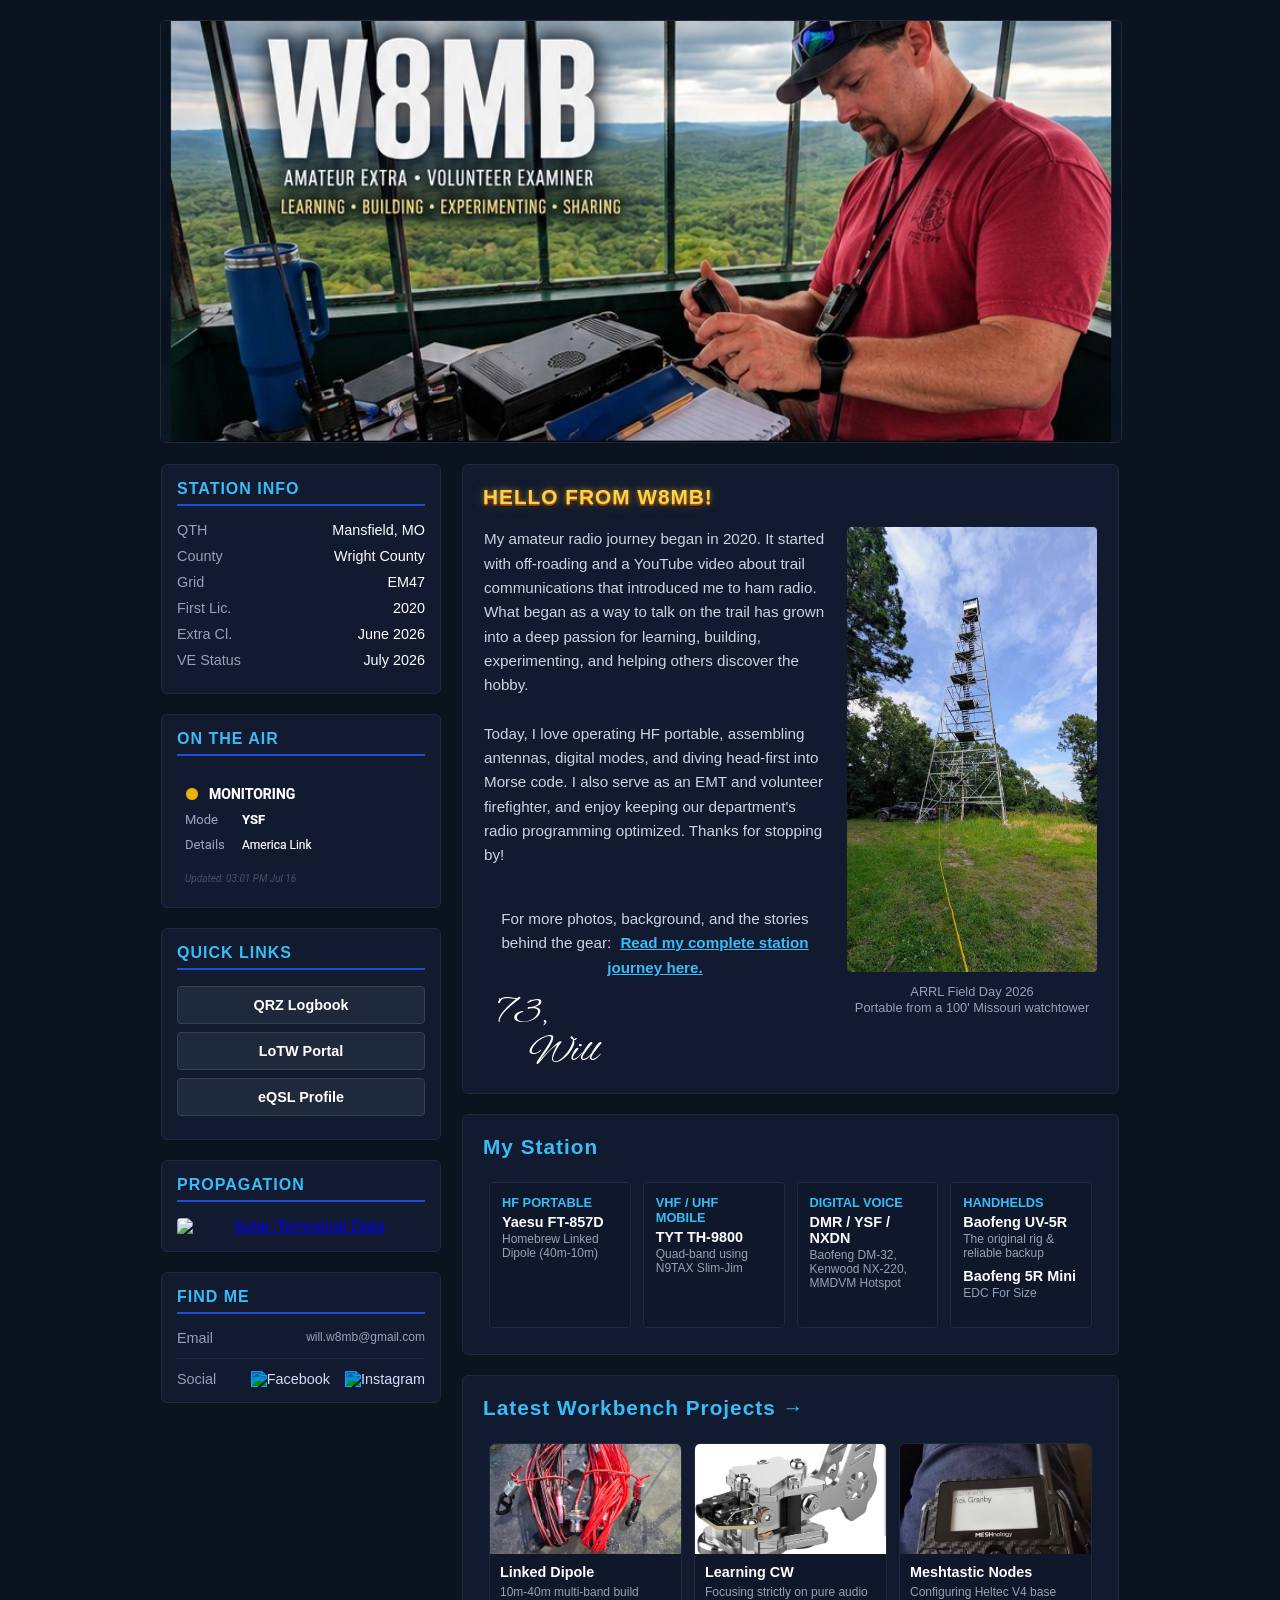
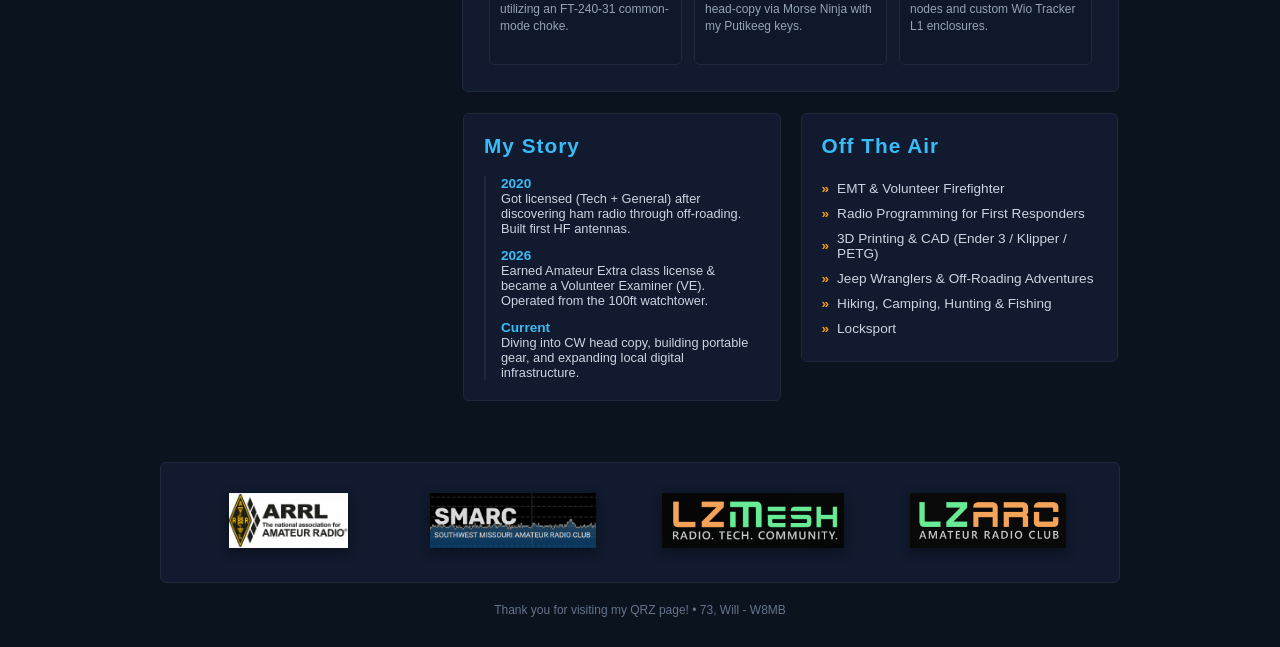
==== index.html @ c7793963 "Update heading for Latest Workbench Projects" ====
<!DOCTYPE html>
<html lang="en">
<head>
    <meta charset="UTF-8">
    <meta name="viewport" content="width=device-width, initial-scale=1.0">
    <title>W8MB - Amateur Radio Station</title>
    <!-- Link to your external stylesheet -->
    <link rel="stylesheet" href="style.css">
    <!-- Google Fonts for the signature -->
    <link rel="preconnect" href="https://fonts.googleapis.com">
    <link rel="preconnect" href="https://fonts.gstatic.com" crossorigin>
    <link href="https://fonts.googleapis.com/css2?family=Alex+Brush&display=swap" rel="stylesheet">
</head>
<body>

<div class="main-wrapper">
    
    <!-- HEADER (Image Only) -->
    <div class="header-banner">
        <img src="images/Header.jpg" alt="W8MB Banner" />
    </div>

    <!-- MAIN BODY LAYOUT -->
    <table role="presentation" class="layout-table">
        <tr>
            <!-- LEFT SIDEBAR -->
            <td class="sidebar-col">
                
                <!-- STATION INFO -->
                <div class="card">
                    <h3 class="section-title">Station Info</h3>
                    <div class="sidebar-row"><span>QTH</span><strong>Mansfield, MO</strong></div>
                    <div class="sidebar-row"><span>County</span><strong>Wright County</strong></div>
                    <div class="sidebar-row"><span>Grid</span><strong>EM47</strong></div>
                    <div class="sidebar-row"><span>First Lic.</span><strong>2020</strong></div>
                    <div class="sidebar-row"><span>Extra Cl.</span><strong>June 2026</strong></div>
                    <div class="sidebar-row"><span>VE Status</span><strong>July 2026</strong></div>
                </div>

                <!-- ON THE AIR -->
                <div class="card">
                    <h3 class="section-title">On The Air</h3>
                    <img src="https://Will-83.github.io/status.png" alt="Ham Radio Status" class="status-img" />
                </div>

                <!-- QUICK LINKS -->
                <div class="card">
                    <h3 class="section-title">Quick Links</h3>
                    <a href="https://logbook.qrz.com" target="_blank" class="btn">QRZ Logbook</a>
                    <a href="https://lotw.arrl.org/lotwuser/default" target="_blank" class="btn">LoTW Portal</a>
                    <a href="https://www.eqsl.cc/Member.cfm?W8MB" target="_blank" class="btn">eQSL Profile</a>
                </div>

                <!-- SOLAR CONDITIONS -->
                <div class="card text-center">
                    <h3 class="section-title text-left">Propagation</h3>
                    <a href="https://www.hamqsl.com/solar.html" target="_blank" title="Click to add Solar-Terrestrial Data to your website!" class="prop-link">
                        <img src="https://www.hamqsl.com/solar100sc.php" alt="Solar-Terrestrial Data" class="prop-img" />
                    </a>
                </div>
                
                <!-- FIND ME -->
                <div class="card">
                    <h3 class="section-title">Find Me</h3>
                    <div class="sidebar-row bottom-border">
                        <span>Email</span>
                        <span class="email-text">will.w8mb@gmail.com</span>
                    </div>
                    <div class="sidebar-row social-row">
                        <span>Social</span>
                        <div class="social-icons">
                            <a href="https://www.facebook.com/wbest522/" target="_blank">
                                <img src="https://cdn.jsdelivr.net/npm/simple-icons@v9/icons/facebook.svg" alt="Facebook" class="social-icon" />
                            </a>
                            <a href="https://www.instagram.com/wbest522/" target="_blank">
                                <img src="https://cdn.jsdelivr.net/npm/simple-icons@v9/icons/instagram.svg" alt="Instagram" class="social-icon" />
                            </a>
                        </div>
                    </div>
                </div>

            </td>

            <!-- RIGHT MAIN CONTENT -->
            <td class="main-col">
                
                <!-- HELLO CARD -->
                <div class="card padding-lg">
                    <h2 class="hello-header">HELLO FROM W8MB!</h2>
                    <table role="presentation" class="inner-layout-table">
                        <tr>
                            <td class="bio-text-cell">
                                My amateur radio journey began in 2020. It started with off-roading and a YouTube video about trail communications that introduced me to ham radio. What began as a way to talk on the trail has grown into a deep passion for learning, building, experimenting, and helping others discover the hobby.<br><br>
                                Today, I love operating HF portable, assembling antennas, digital modes, and diving head-first into Morse code. I also serve as an EMT and volunteer firefighter, and enjoy keeping our department's radio programming optimized. Thanks for stopping by!<br><br>
                                
                                <div class="station-journey-link">
                                    For more photos, background, and the stories behind the gear: 
                                    <a href="https://will-83.github.io/about.html" target="_blank">Read my complete station journey here.</a>
                                </div>
                                <div class="signature">
                                    <span class="sig-73">73,</span><br>
                                    <span class="sig-name">Will</span>
                                </div>
                            </td>
                            <td class="bio-img-cell">
                                <a href="field-day2026.html">
                                    <img src="images/Fire_tower.jpg" alt="Field Day 2026" class="bio-img">
                                </a>
                                <div class="img-caption">ARRL Field Day 2026<br>Portable from a 100' Missouri watchtower</div>
                            </td>
                        </tr>
                    </table>
                </div>

                <!-- MY STATION -->
                <div class="card padding-lg">
                    <h2 class="section-heading">My Station</h2>
                    <table role="presentation" class="station-grid-table">
                        <tr>
                            <td class="grid-cell">
                                <div class="grid-card">
                                    <div class="grid-tag">HF Portable</div>
                                    <div class="grid-title">Yaesu FT-857D</div>
                                    <div class="grid-desc">Homebrew Linked Dipole (40m-10m)</div>
                                </div>
                            </td>
                            <td class="grid-cell">
                                <div class="grid-card">
                                    <div class="grid-tag">VHF / UHF Mobile</div>
                                    <div class="grid-title">TYT TH-9800</div>
                                    <div class="grid-desc">Quad-band using N9TAX Slim-Jim</div>
                                </div>
                            </td>
                            <td class="grid-cell">
                                <div class="grid-card">
                                    <div class="grid-tag">Digital Voice</div>
                                    <div class="grid-title">DMR / YSF / NXDN</div>
                                    <div class="grid-desc">Baofeng DM-32, Kenwood NX-220, MMDVM Hotspot</div>
                                </div>
                            </td>
                            <td class="grid-cell">
                                <div class="grid-card">
                                    <div class="grid-tag">Handhelds</div>
                                    <div class="grid-title">Baofeng UV-5R</div>
                                    <div class="grid-desc">The original rig & reliable backup</div>
                                    <div class="grid-title spacing-top">Baofeng 5R Mini</div>
                                    <div class="grid-desc">EDC For Size</div>
                                </div>
                            </td>
                        </tr>
                    </table>
                </div>

                <!-- LATEST PROJECTS -->
                <div class="card padding-lg">
                   <!-- UPDATE THIS LINE IN YOUR INDEX.HTML -->
                    <h2 class="section-heading">
                    <a href="projects.html" style="color: inherit; text-decoration: none;">Latest Workbench Projects →</a>
                        </h2>
                    <table role="presentation" class="projects-grid-table">
                        <tr>
                            <td class="project-cell">
                                <div class="project-card">
                                    <img src="images/Dipole.jpg" alt="Linked Dipole" />
                                    <div class="project-card-body">
                                        <div class="project-title">Linked Dipole</div>
                                        <div class="project-desc">10m-40m multi-band build utilizing an FT-240-31 common-mode choke.</div>
                                    </div>
                                </div>
                            </td>
                            <td class="project-cell">
                                <div class="project-card">
                                    <img src="images/Key.jpg" alt="Morse Code Key" />
                                    <div class="project-card-body">
                                        <div class="project-title">Learning CW</div>
                                        <div class="project-desc">Focusing strictly on pure audio head-copy via Morse Ninja with my Putikeeg keys.</div>
                                    </div>
                                </div>
                            </td>
                            <td class="project-cell">
                                <div class="project-card">
                                    <img src="images/Wio_L1.jpg" alt="Meshtastic Node" />
                                    <div class="project-card-body">
                                        <div class="project-title">Meshtastic Nodes</div>
                                        <div class="project-desc">Configuring Heltec V4 base nodes and custom Wio Tracker L1 enclosures.</div>
                                    </div>
                                </div>
                            </td>
                        </tr>
                    </table>
                </div>

                <!-- TIMELINE & OFF THE AIR SPLIT -->
                <table role="presentation" class="split-table">
                    <tr>
                        <td class="split-cell padding-right">
                            <div class="card padding-lg height-full">
                                <h2 class="section-heading">My Story</h2>
                                <div class="timeline">
                                    <div class="timeline-item">
                                        <div class="timeline-year">2020</div>
                                        <div class="timeline-desc">Got licensed (Tech + General) after discovering ham radio through off-roading. Built first HF antennas.</div>
                                    </div>
                                    <div class="timeline-item">
                                        <div class="timeline-year">2026</div>
                                        <div class="timeline-desc">Earned Amateur Extra class license & became a Volunteer Examiner (VE). Operated from the 100ft watchtower.</div>
                                    </div>
                                    <div class="timeline-item no-margin">
                                        <div class="timeline-year">Current</div>
                                        <div class="timeline-desc">Diving into CW head copy, building portable gear, and expanding local digital infrastructure.</div>
                                    </div>
                                </div>
                            </div>
                        </td>
                        <td class="split-cell padding-left">
                            <div class="card padding-lg height-full">
                                <h2 class="section-heading">Off The Air</h2>
                                <ul class="interests-list">
                                    <li><span>»</span> EMT & Volunteer Firefighter</li>
                                    <li><span>»</span> Radio Programming for First Responders</li>
                                    <li><span>»</span> 3D Printing & CAD (Ender 3 / Klipper / PETG)</li>
                                    <li><span>»</span> Jeep Wranglers & Off-Roading Adventures</li>
                                    <li><span>»</span> Hiking, Camping, Hunting & Fishing</li>
                                    <li><span>»</span> Locksport</li>
                                </ul>
                            </div>
                        </td>
                    </tr>
                </table>

            </td>
        </tr>
    </table>

    <!-- AFFILIATIONS FOOTER STRIP -->
    <div class="footer-affiliations">
        <div class="logo-item">
            <a href="https://www.arrl.org/volunteer-examiners" target="_blank">
                <img src="images/ARRL_logo.jpg" alt="ARRL VE Logo" />
            </a>
        </div>
        <div class="logo-item">
            <a href="https://smarc.org/" target="_blank">
                <img src="images/SMARC_logo.jpg" alt="SMARC Logo" />
            </a>
        </div>
        <div class="logo-item">
            <a href="https://lzmesh.com" target="_blank">
                <img src="images/LZMesh_logo.jpg" alt="LZMesh Community" />
            </a>
        </div>
        <div class="logo-item">
            <a href="https://lzarc.com" target="_blank">
                <img src="images/LZARC_logo.JPG" alt="LZARC (W0LZ)" />
            </a>
        </div>
    </div>

    <!-- CLEAN COPYRIGHT FOOTER -->
    <div class="footer-copyright">
        Thank you for visiting my QRZ page! &bull; 73, Will - W8MB
    </div>
</div>

</body>
</html>
---- style.css ----
/* ==========================================================================
   GLOBAL STYLES
   ========================================================================== */
body {
    background-color: #0b131f;
    color: #e2e8f0;
    font-family: 'Segoe UI', Tahoma, Geneva, Verdana, sans-serif;
    margin: 0;
    padding: 0;
}

.main-wrapper {
    max-width: 1000px;
    margin: 0 auto;
    padding: 20px;
    box-sizing: border-box;
}

/* ==========================================================================
   HEADER BANNER
   ========================================================================== */
.header-banner {
    margin-bottom: 20px;
    width: 100%;
}

.header-banner img {
    width: 100%;
    height: auto;
    border-radius: 6px;
    border: 1px solid #1e293b;
    display: block;
}

/* ==========================================================================
   LAYOUT STRUCTURE (Using Presentation Tables for Robust Compatibility)
   ========================================================================== */
.layout-table {
    width: 100%;
    border-collapse: collapse;
    border: none;
    margin: 0;
    padding: 0;
}

.sidebar-col {
    width: 280px;
    vertical-align: top;
    padding-right: 20px;
    padding-bottom: 20px;
}

.main-col {
    vertical-align: top;
    padding-bottom: 20px;
}

/* ==========================================================================
   COMMON CARDS & TITLES
   ========================================================================== */
.card {
    background-color: #111a2e;
    border: 1px solid #1e293b;
    border-radius: 6px;
    padding: 15px;
    margin-bottom: 20px;
    box-sizing: border-box;
}

.padding-lg {
    padding: 20px;
}

.section-title {
    color: #38bdf8;
    margin-top: 0;
    border-bottom: 2px solid #1d4ed8;
    padding-bottom: 6px;
    font-size: 1rem;
    letter-spacing: 1px;
    text-transform: uppercase;
}

.section-heading {
    color: #38bdf8;
    margin-top: 0;
    font-size: 1.3rem;
    letter-spacing: 1px;
}

/* Utilities */
.text-center { text-align: center; }
.text-left { text-align: left; }
.height-full { height: 100%; }

/* ==========================================================================
   SIDEBAR COMPONENTS
   ========================================================================== */
/* Row layouts */
.sidebar-row {
    display: flex;
    justify-content: space-between;
    margin-bottom: 10px;
    font-size: 0.9rem;
}

.sidebar-row strong {
    color: #ffffff;
    font-weight: 500;
}

.sidebar-row span {
    color: #94a3b8;
}

.bottom-border {
    border-bottom: 1px solid #1e293b;
    padding-bottom: 12px;
    margin-bottom: 12px;
}

/* On the Air Image */
.status-img {
    max-width: 100%;
    height: auto;
    display: block;
}

/* Quick Links Button */
.btn {
    display: block;
    background-color: #1e293b;
    color: #ffffff;
    text-align: center;
    padding: 10px;
    margin-bottom: 8px;
    border-radius: 4px;
    text-decoration: none;
    font-size: 0.9rem;
    border: 1px solid #334155;
    font-weight: bold;
    transition: background-color 0.2s ease;
}

.btn:hover {
    background-color: #334155;
}

/* Propagation */
.prop-link {
    display: block;
    margin: 0 auto;
}

.prop-img {
    width: 100%;
    height: auto;
    border-radius: 4px;
    border: none;
    display: block;
}

/* Find Me */
.email-text {
    color: #38bdf8;
    font-weight: 500;
    font-size: 0.75rem;
}

.social-row {
    align-items: center;
    margin-bottom: 0;
}

.social-icons {
    display: flex;
    gap: 15px;
    align-items: center;
}

.social-icons a {
    text-decoration: none;
    display: inline-block;
    vertical-align: middle;
}

.social-icon {
    width: 20px;
    height: 20px;
    /* Custom blue SVG tint styling matching theme color */
    filter: invert(74%) sepia(35%) saturate(1973%) hue-rotate(178deg) brightness(101%) contrast(98%);
    transition: opacity 0.2s ease;
}

.social-icon:hover {
    opacity: 0.8;
}

/* ==========================================================================
   MAIN PANEL - HELLO / BIO CARD
   ========================================================================== */
.hello-header {
    color: #fcd34d;
    font-family: inherit;
    margin-top: 0;
    font-size: 1.3rem;
    letter-spacing: 1px;
    font-weight: bold;
    text-shadow: 0px 1px 0px #b45309, 
                 0px 2px 0px #92400e, 
                 0px 3px 1px rgba(0,0,0,0.5), 
                 0px 0px 5px rgba(251,191,36,0.6), 
                 0px 0px 15px rgba(251,191,36,0.3);
}

.inner-layout-table {
    width: 100%;
    border-collapse: collapse;
    border: none;
}

.bio-text-cell {
    vertical-align: top;
    padding-right: 20px;
    font-size: 0.95rem;
    line-height: 1.6;
    color: #cbd5e1;
}

.bio-img-cell {
    width: 250px;
    vertical-align: top;
    text-align: center;
}

.bio-img {
    max-width: 100%;
    height: auto;
    border-radius: 4px;
}

.img-caption {
    font-size: 0.8rem;
    color: #94a3b8;
    margin-top: 8px;
    line-height: 1.3;
}

/* Station Journey Link */
.station-journey-link {
    margin: 15px 0;
    font-family: Arial, sans-serif;
    font-size: 0.95rem;
    color: #cbd5e1;
    line-height: 1.6;
    text-align: center;
}

.station-journey-link a {
    color: #38bdf8;
    font-weight: bold;
    text-decoration: underline;
    margin-left: 5px;
}

.station-journey-link a:hover {
    color: #60a5fa;
}

/* Handwritten Signature block */
.signature {
    display: block;
    margin-top: 15px;
    padding-left: 10px;
    line-height: 1.0;
}

.sig-73 {
    font-family: 'Alex Brush', cursive;
    font-size: 2.4rem;
    color: #ffffff;
    font-weight: normal;
    font-style: normal;
}

.sig-name {
    font-family: 'Alex Brush', cursive;
    font-size: 2.4rem;
    color: #ffffff;
    font-weight: normal;
    font-style: normal;
    padding-left: 35px;
}

/* ==========================================================================
   MAIN PANEL - STATION SECTORS (4-COL GRID)
   ========================================================================== */
.station-grid-table {
    width: 100%;
    border-collapse: collapse;
    border: none;
}

.grid-cell {
    width: 25%;
    padding: 6px;
    vertical-align: top;
}

.grid-card {
    background-color: #0f172a;
    padding: 12px;
    border-radius: 4px;
    border: 1px solid #1e293b;
    height: 120px; /* Slight buffer to prevent overflow */
}

.grid-tag {
    color: #38bdf8;
    font-size: 0.8rem;
    font-weight: bold;
    text-transform: uppercase;
    margin-bottom: 4px;
}

.grid-title {
    font-size: 0.9rem;
    color: #ffffff;
    font-weight: bold;
}

.grid-desc {
    font-size: 0.75rem;
    color: #94a3b8;
    margin-top: 2px;
}

.spacing-top {
    margin-top: 8px;
}

/* ==========================================================================
   MAIN PANEL - LATEST PROJECTS (3-COL GRID)
   ========================================================================== */
.projects-grid-table {
    width: 100%;
    border-collapse: collapse;
    border: none;
}

.project-cell {
    width: 33.3%;
    padding: 6px;
    vertical-align: top;
}

.project-card {
    background-color: #0f172a;
    border: 1px solid #1e293b;
    border-radius: 6px;
    overflow: hidden;
    height: 220px;
}

.project-card img {
    width: 100%;
    height: 110px;
    object-fit: cover;
    display: block;
}

.project-card-body {
    padding: 10px;
}

.project-title {
    font-size: 0.9rem;
    font-weight: bold;
    color: #ffffff;
    margin-bottom: 4px;
}

.project-desc {
    font-size: 0.75rem;
    color: #94a3b8;
    line-height: 1.4;
}

/* ==========================================================================
   MAIN PANEL - TIMELINE & OFF THE AIR (SPLIT TABLE)
   ========================================================================== */
.split-table {
    width: 100%;
    border-collapse: collapse;
    border: none;
}

.split-cell {
    width: 50%;
    vertical-align: top;
}

.padding-right { padding-right: 10px; }
.padding-left { padding-left: 10px; }

/* Timeline block */
.timeline {
    position: relative;
    padding-left: 15px;
    border-left: 2px solid #1e293b;
}

.timeline-item {
    position: relative;
    margin-bottom: 12px;
}

.timeline-item.no-margin {
    margin-bottom: 0;
}

.timeline-year {
    font-size: 0.85rem;
    font-weight: bold;
    color: #38bdf8;
}

.timeline-desc {
    font-size: 0.8rem;
    color: #cbd5e1;
}

/* Interests bullet list override */
.interests-list {
    list-style: none;
    padding: 0;
    margin: 0;
}

.interests-list li {
    font-size: 0.85rem;
    padding: 5px 0;
    color: #cbd5e1;
    display: flex;
    align-items: center;
}

.interests-list li span {
    color: #f59e0b;
    margin-right: 8px;
    font-weight: bold;
}

/* ==========================================================================
   FOOTER SECTIONS
   ========================================================================== */
.footer-affiliations {
    background-color: #111a2e;
    border: 1px solid #1e293b;
    border-radius: 6px;
    padding: 20px;
    margin-top: 20px;
    display: flex;
    justify-content: space-around;
    align-items: center;
    flex-wrap: wrap;
    text-align: center;
}

.logo-item {
    margin: 10px;
    min-width: 150px;
}

.logo-item a {
    display: inline-block;
    text-decoration: none;
}

.logo-item img {
    height: 55px;
    width: auto;
    display: block;
    border: none;
    filter: drop-shadow(0px 4px 6px rgba(0,0,0,0.4));
}

.footer-copyright {
    text-align: center;
    font-size: 0.75rem;
    color: #64748b;
    margin-top: 20px;
    padding-bottom: 10px;
}
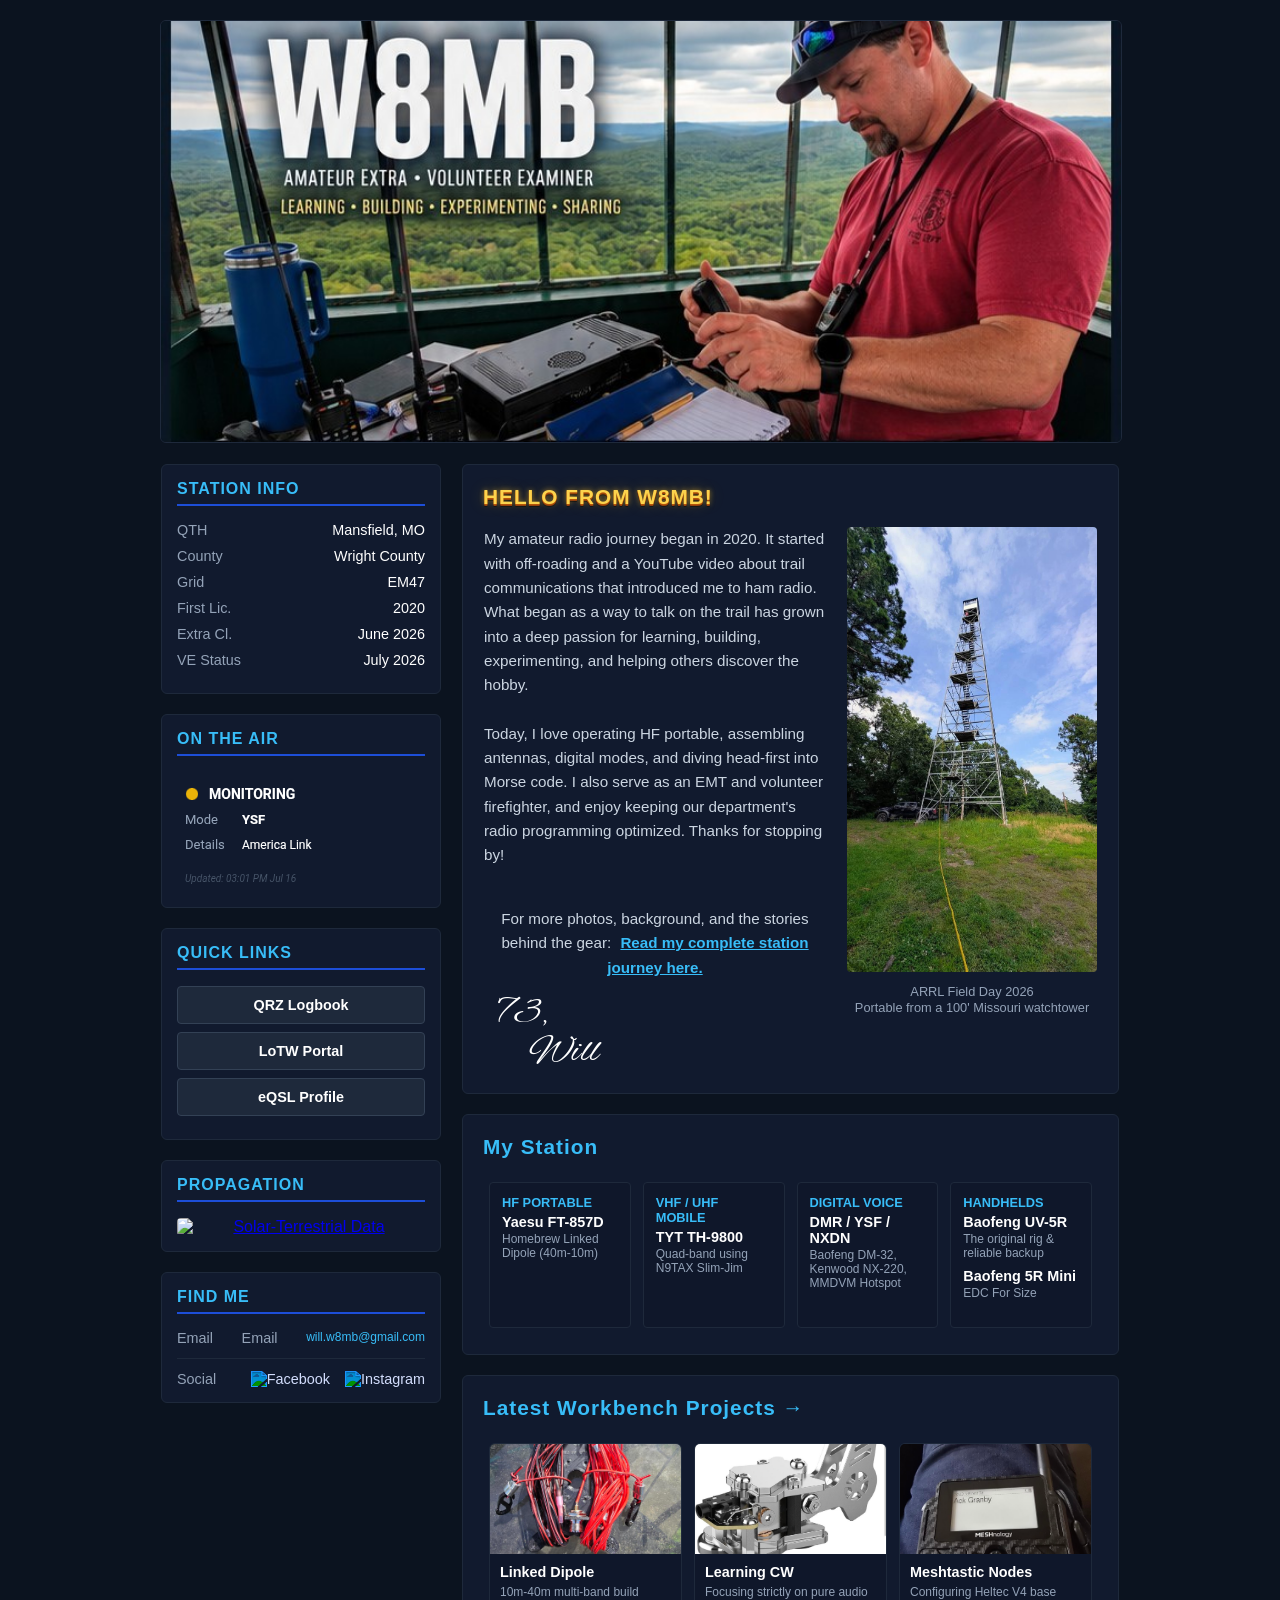
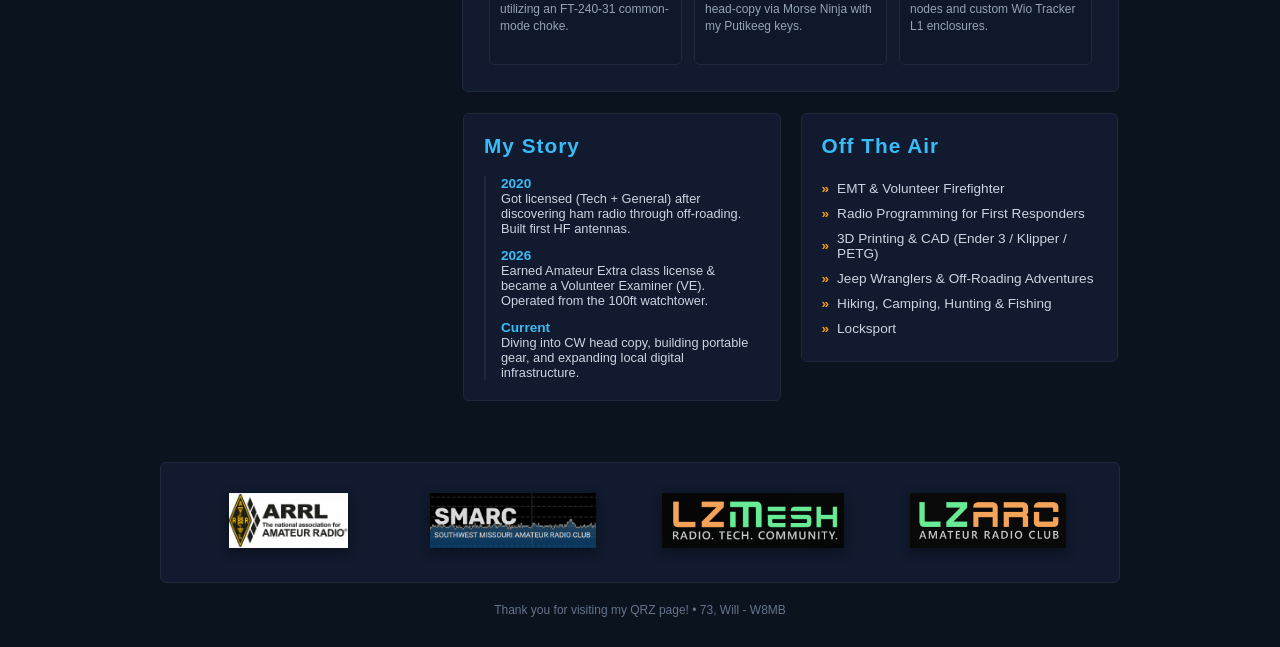
==== commit 4ba5d7ec: "Make email address clickable in index.html Updated email display to be a clickable mailto link." ====
--- a/index.html
+++ b/index.html
@@ -64,7 +64,11 @@
                     <h3 class="section-title">Find Me</h3>
                     <div class="sidebar-row bottom-border">
                         <span>Email</span>
-                        <span class="email-text">will.w8mb@gmail.com</span>
+                         <span style="color: #94a3b8;">Email</span>
+                        <a href="mailto:will.w8mb@gmail.com" style="color: #38bdf8; font-weight: 500; font-size: 0.75rem; text-decoration: none;">
+                            will.w8mb@gmail.com
+                        </a>
+
                     </div>
                     <div class="sidebar-row social-row">
                         <span>Social</span>
--- a/style.css
+++ b/style.css
@@ -492,3 +492,11 @@
     margin-top: 20px;
     padding-bottom: 10px;
 }
+
+/* ==========================================================================
+   Link Hover Section
+   ========================================================================== */
+.section-heading a:hover {
+    text-decoration: underline;
+    opacity: 0.9;
+}
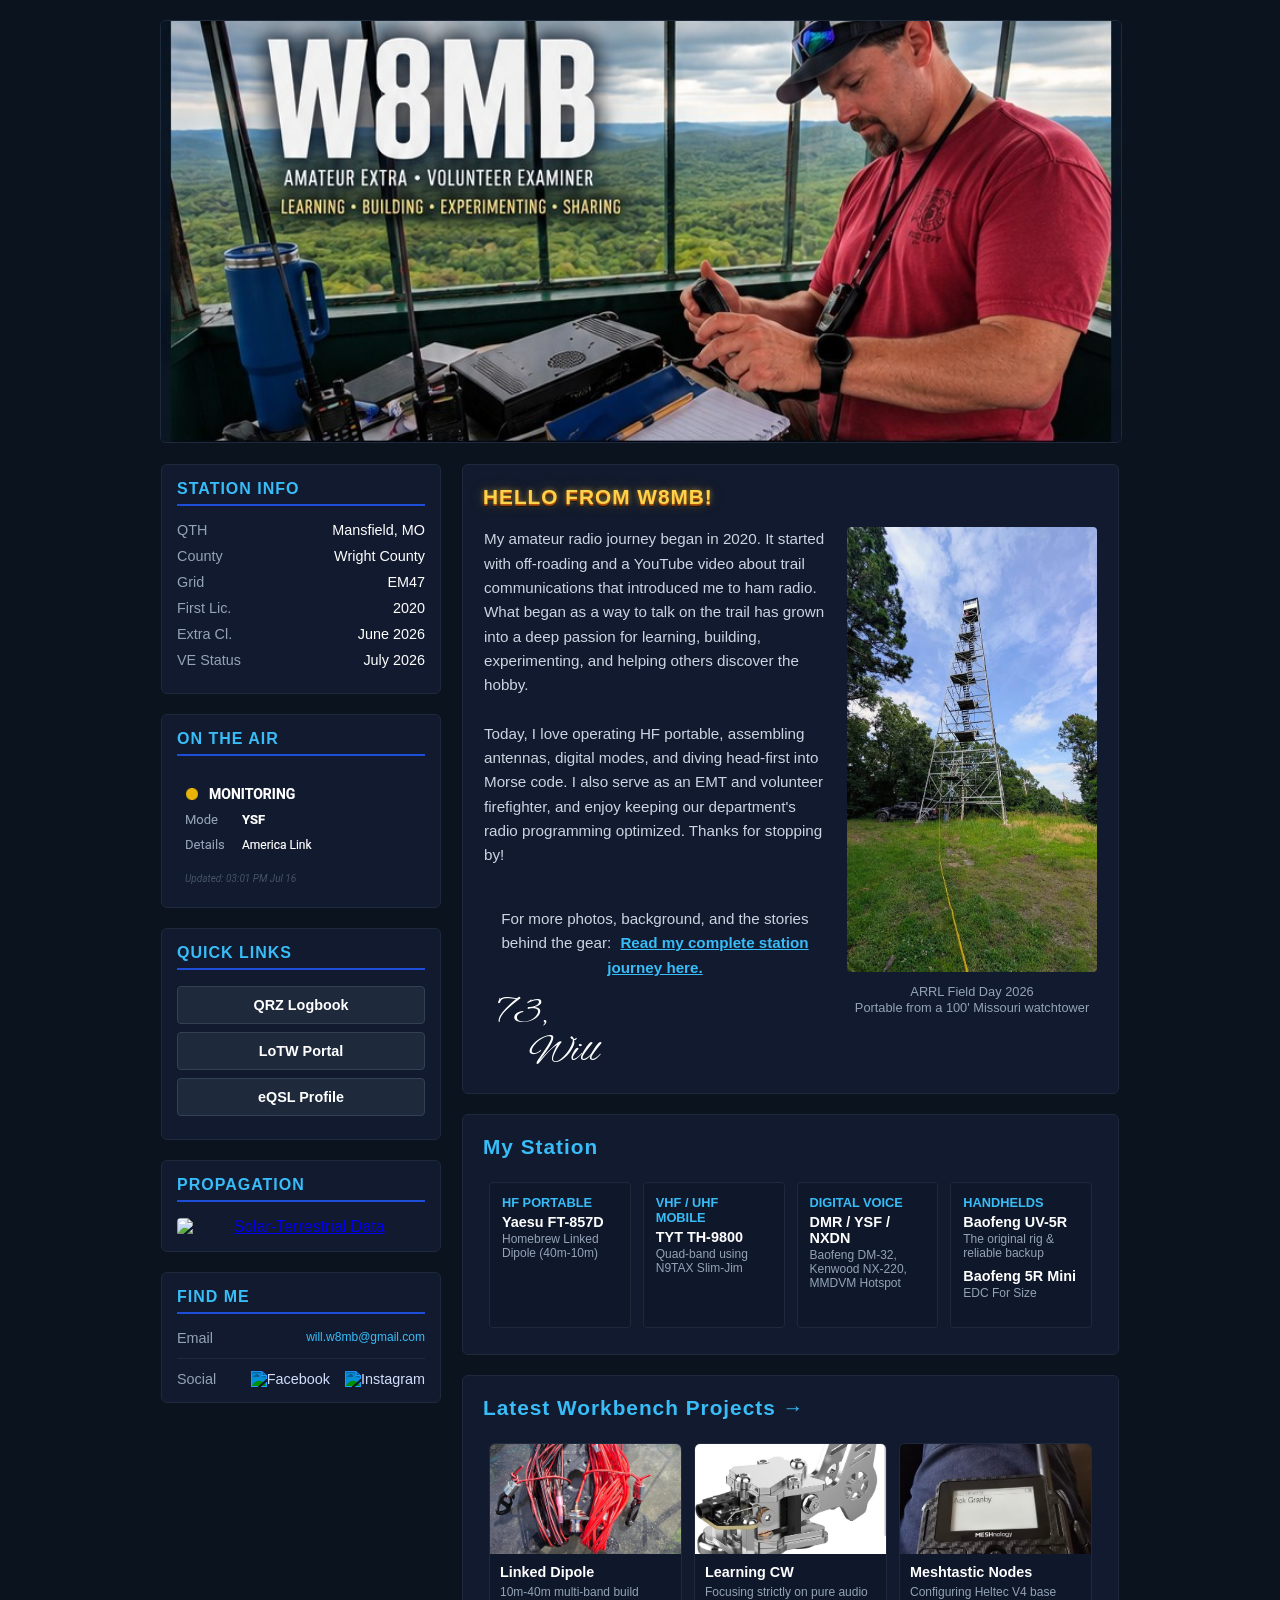
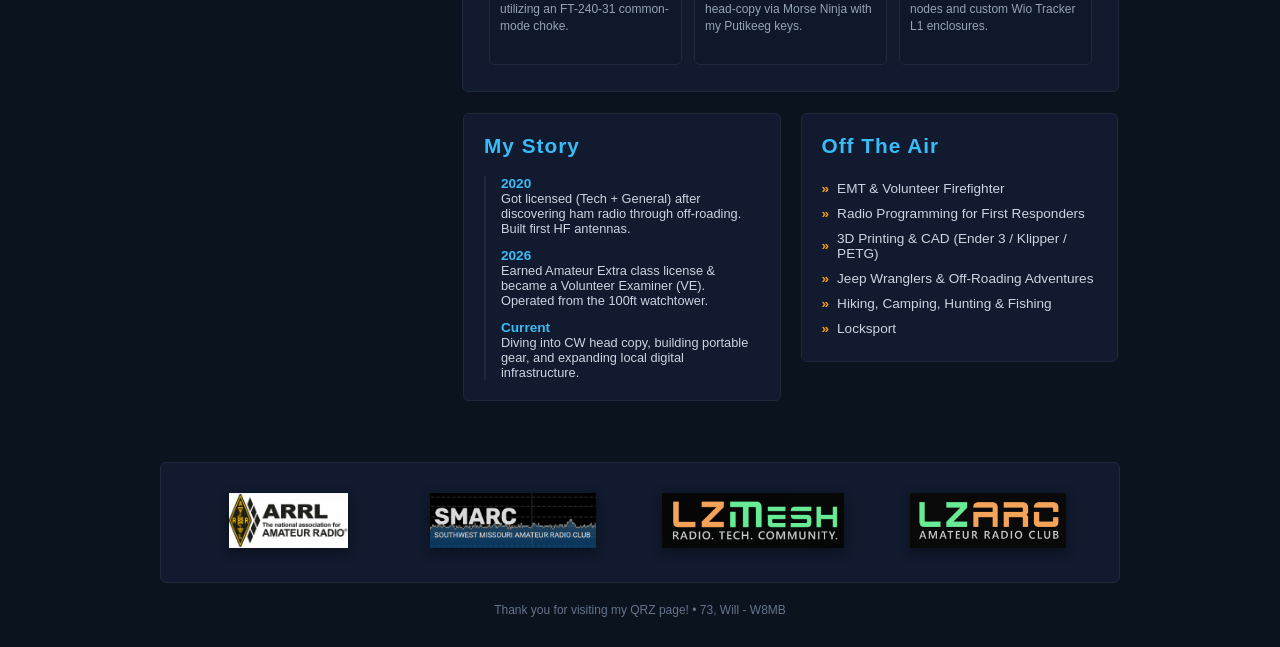
==== commit ca6663b0: "Remove duplicate 'Email' label in contact section Removed redundant 'Email' label from the contact s" ====
--- a/index.html
+++ b/index.html
@@ -63,7 +63,6 @@
                 <div class="card">
                     <h3 class="section-title">Find Me</h3>
                     <div class="sidebar-row bottom-border">
-                        <span>Email</span>
                          <span style="color: #94a3b8;">Email</span>
                         <a href="mailto:will.w8mb@gmail.com" style="color: #38bdf8; font-weight: 500; font-size: 0.75rem; text-decoration: none;">
                             will.w8mb@gmail.com
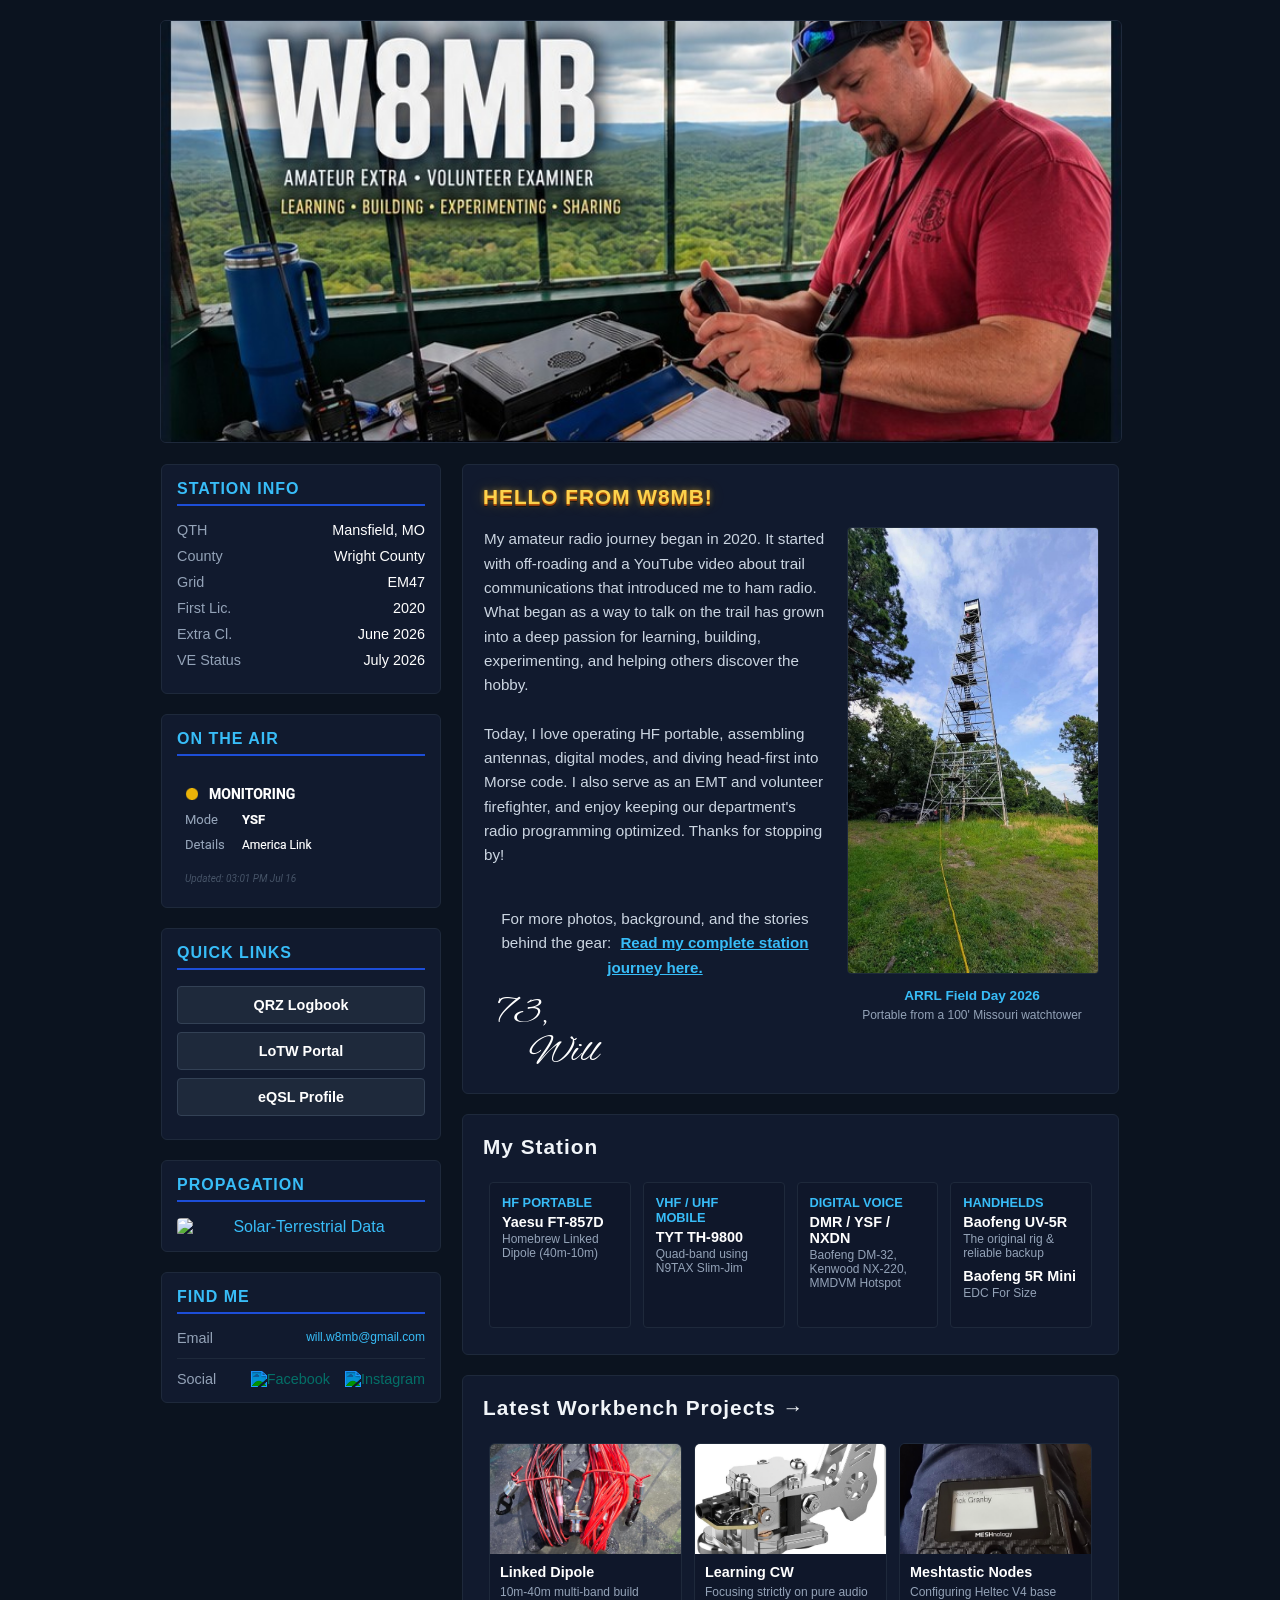
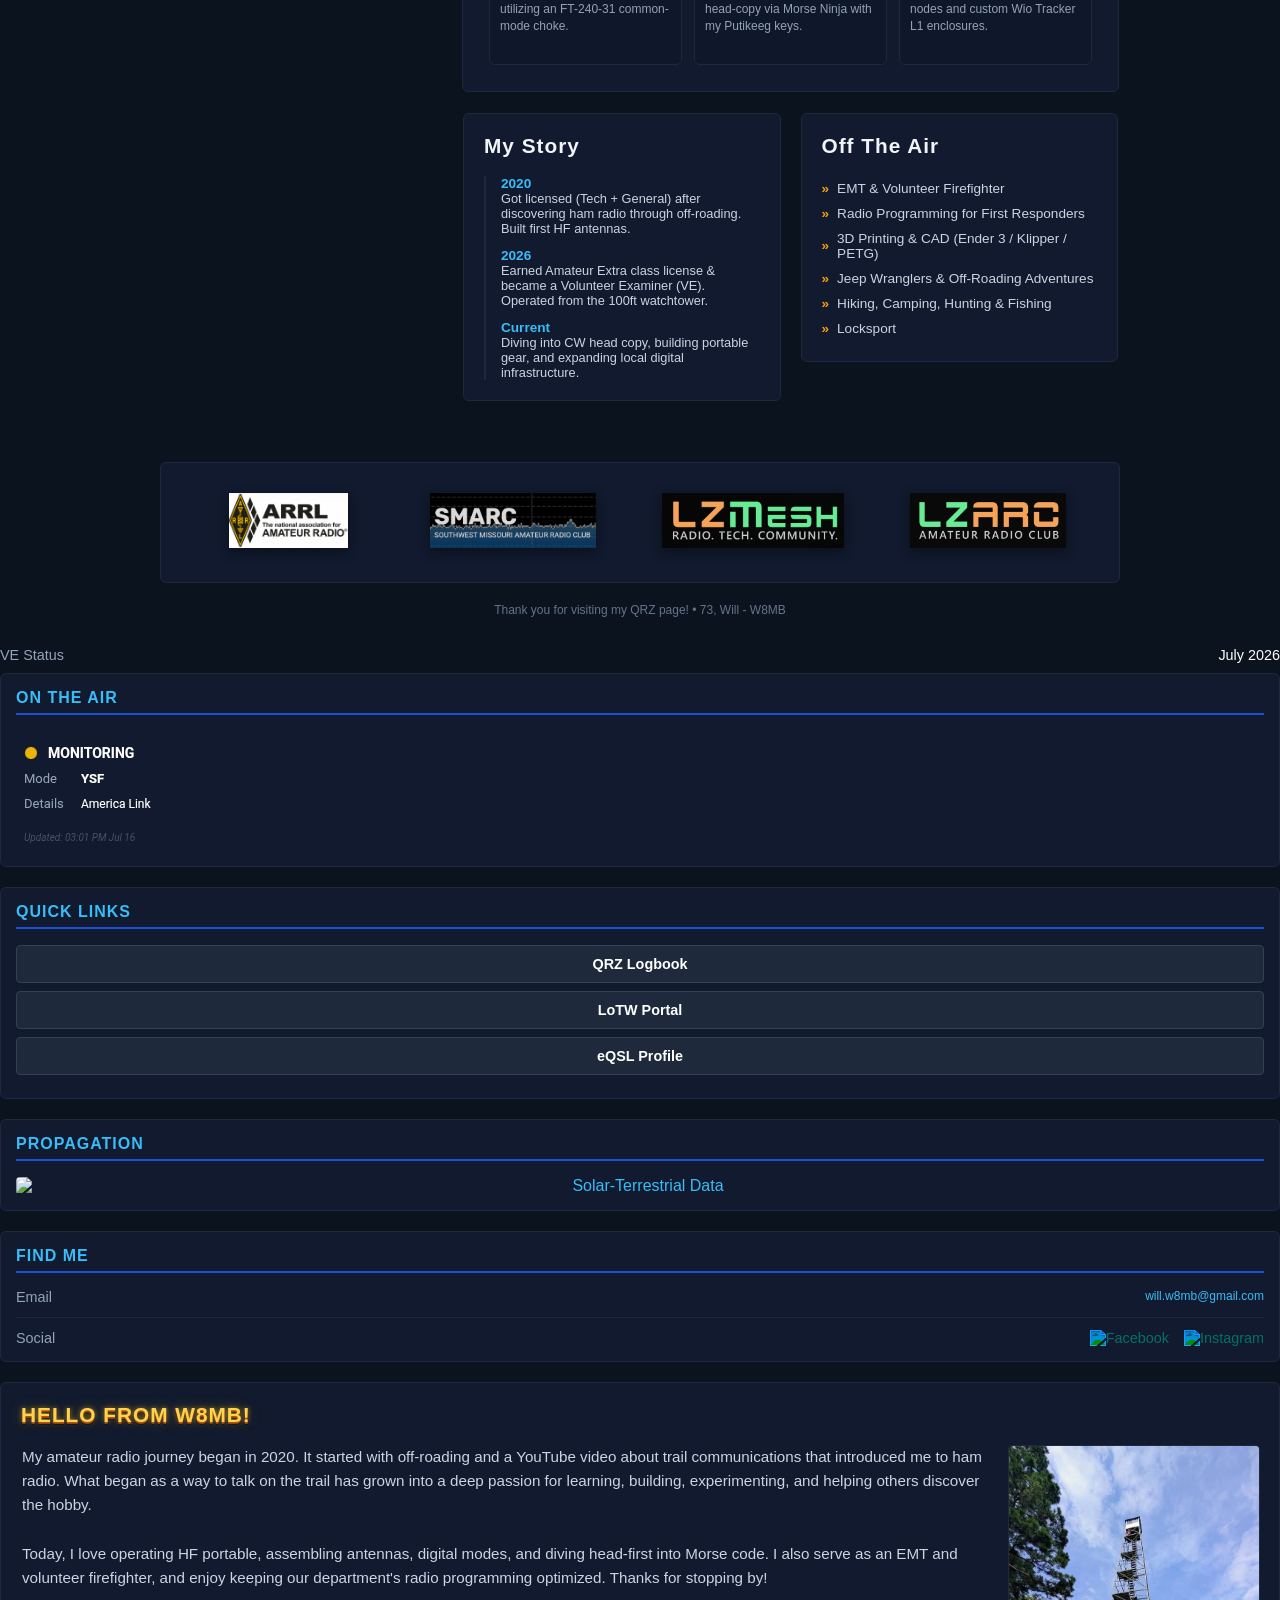
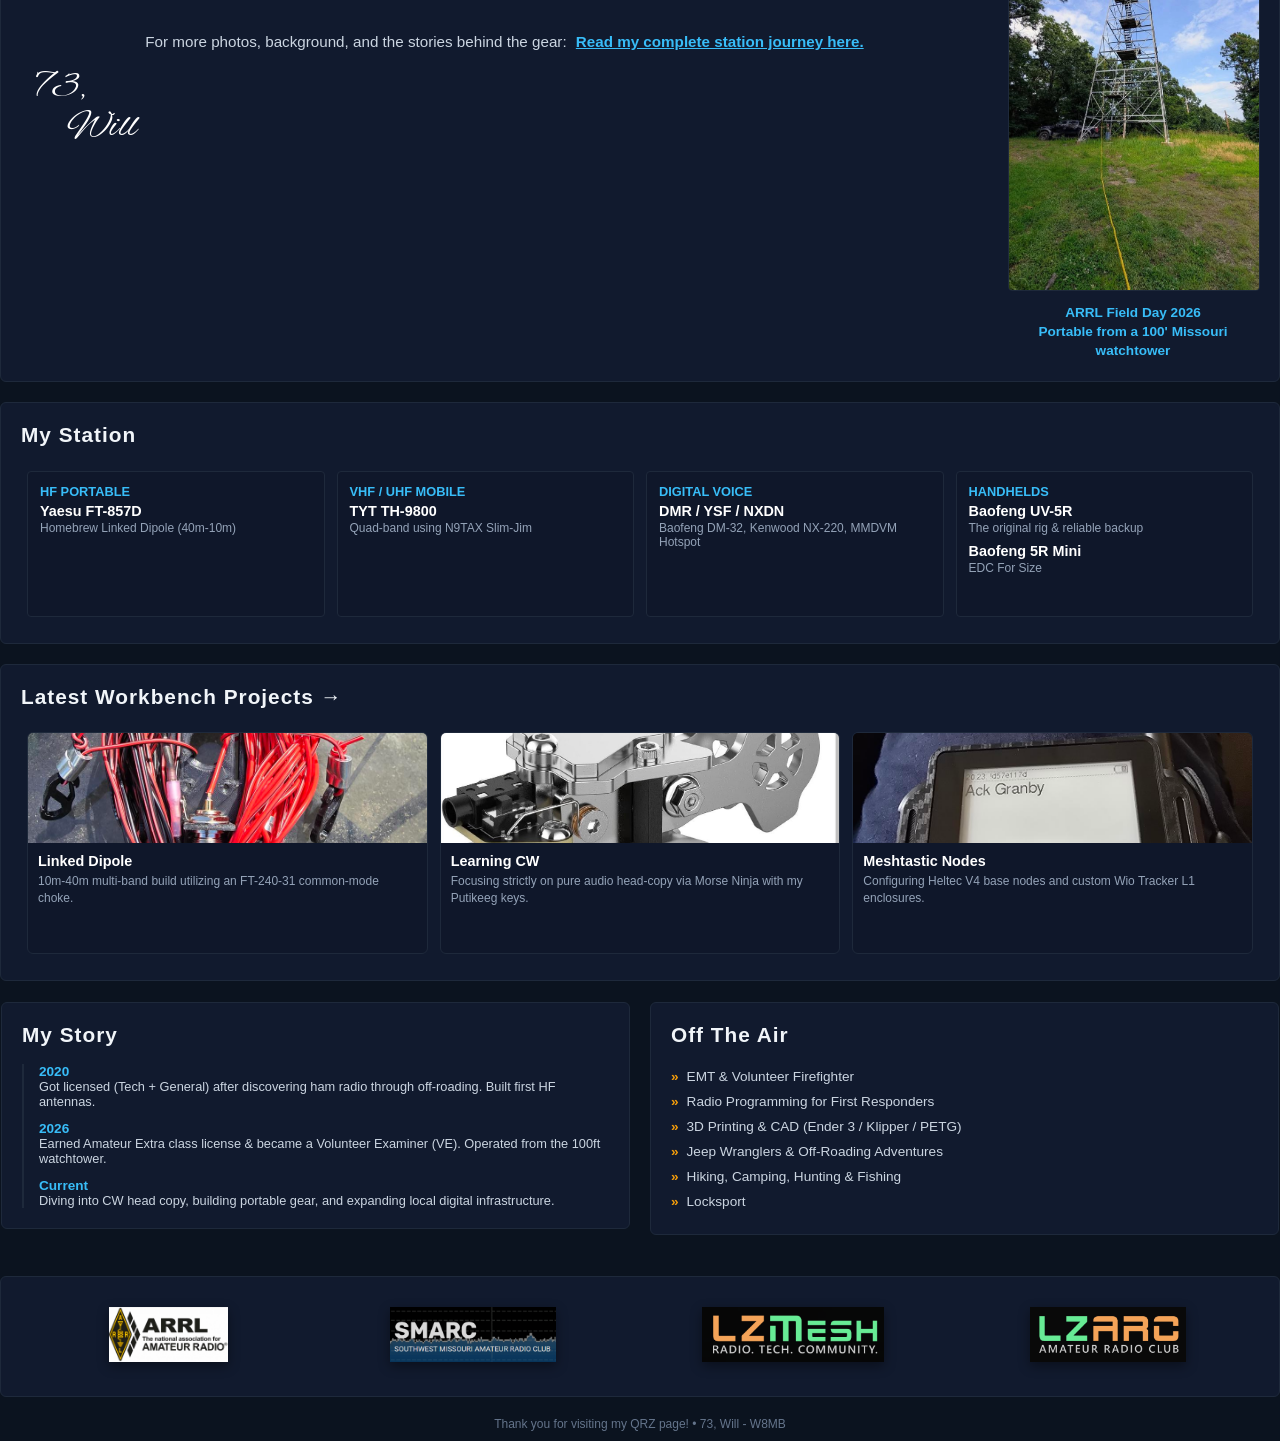
==== commit 8274dd53: "Enhance index.html with new layout and mobile menu Added mobile menu button and improved layout with" ====
--- a/index.html
+++ b/index.html
@@ -2,7 +2,7 @@
 <html lang="en">
 <head>
     <meta charset="UTF-8">
-    <meta name="viewport" content="width=device-width, initial-scale=1.0">
+    <meta name="viewport" content="width=device-width, initial-scale=1.0, maximum-scale=1.0, user-scalable=no">
     <title>W8MB - Amateur Radio Station</title>
     <!-- Link to your external stylesheet -->
     <link rel="stylesheet" href="style.css">
@@ -13,28 +13,279 @@
 </head>
 <body>
 
-<div class="main-wrapper">
+    <div class="main-wrapper">
     
-    <!-- HEADER (Image Only) -->
-    <div class="header-banner">
-        <img src="images/Header.jpg" alt="W8MB Banner" />
+        <!-- FLOATING MOBILE MENU BUTTON -->
+        <button id="drawer-toggle" class="mobile-menu-btn">☰ Station Info</button>
+        
+        <!-- HEADER (Image Only) -->
+        <div class="header-banner">
+            <img src="images/Header.jpg" alt="W8MB Banner" />
+        </div>
+
+        <!-- MAIN BODY LAYOUT -->
+        <table role="presentation" class="layout-table">
+            <tr>
+                <!-- LEFT SIDEBAR -->
+                <td class="sidebar-col">
+                    
+                    <!-- STATION INFO -->
+                    <div class="card">
+                        <h3 class="section-title">Station Info</h3>
+                        <div class="sidebar-row"><span>QTH</span><strong>Mansfield, MO</strong></div>
+                        <div class="sidebar-row"><span>County</span><strong>Wright County</strong></div>
+                        <div class="sidebar-row"><span>Grid</span><strong>EM47</strong></div>
+                        <div class="sidebar-row"><span>First Lic.</span><strong>2020</strong></div>
+                        <div class="sidebar-row"><span>Extra Cl.</span><strong>June 2026</strong></div>
+                        <div class="sidebar-row"><span>VE Status</span><strong>July 2026</strong></div>
+                    </div>
+
+                    <!-- ON THE AIR -->
+                    <div class="card">
+                        <h3 class="section-title">On The Air</h3>
+                        <img src="https://Will-83.github.io/status.png" alt="Ham Radio Status" class="status-img" />
+                    </div>
+
+                    <!-- QUICK LINKS -->
+                    <div class="card">
+                        <h3 class="section-title">Quick Links</h3>
+                        <a href="https://logbook.qrz.com" target="_blank" class="btn">QRZ Logbook</a>
+                        <a href="https://lotw.arrl.org/lotwuser/default" target="_blank" class="btn">LoTW Portal</a>
+                        <a href="https://www.eqsl.cc/Member.cfm?W8MB" target="_blank" class="btn">eQSL Profile</a>
+                    </div>
+
+                    <!-- SOLAR CONDITIONS -->
+                    <div class="card text-center">
+                        <h3 class="section-title text-left">Propagation</h3>
+                        <a href="https://www.hamqsl.com/solar.html" target="_blank" title="Click to add Solar-Terrestrial Data to your website!" class="prop-link">
+                            <img src="https://www.hamqsl.com/solar100sc.php" alt="Solar-Terrestrial Data" class="prop-img" />
+                        </a>
+                    </div>
+                    
+                    <!-- FIND ME -->
+                    <div class="card">
+                        <h3 class="section-title">Find Me</h3>
+                        <div class="sidebar-row bottom-border">
+                             <span style="color: #94a3b8;">Email</span>
+                            <a href="mailto:will.w8mb@gmail.com" style="color: #38bdf8; font-weight: 500; font-size: 0.75rem; text-decoration: none;">
+                                will.w8mb@gmail.com
+                            </a>
+                        </div>
+                        <div class="sidebar-row social-row">
+                            <span>Social</span>
+                            <div class="social-icons">
+                                <a href="https://www.facebook.com/wbest522/" target="_blank">
+                                    <img src="https://cdn.jsdelivr.net/npm/simple-icons@v9/icons/facebook.svg" alt="Facebook" class="social-icon" />
+                                </a>
+                                <a href="https://www.instagram.com/wbest522/" target="_blank">
+                                    <img src="https://cdn.jsdelivr.net/npm/simple-icons@v9/icons/instagram.svg" alt="Instagram" class="social-icon" />
+                                </a>
+                            </div>
+                        </div>
+                    </div>
+
+                </td>
+
+<!-- RIGHT MAIN CONTENT -->
+<td class="main-col">
+    
+    <!-- HELLO CARD -->
+    <div class="card padding-lg">
+        <h2 class="hello-header">HELLO FROM W8MB!</h2>
+        <table role="presentation" class="inner-layout-table">
+            <tr>
+                <td class="bio-text-cell">
+                    My amateur radio journey began in 2020. It started with off-roading and a YouTube video about trail communications that introduced me to ham radio. What began as a way to talk on the trail has grown into a deep passion for learning, building, experimenting, and helping others discover the hobby.<br><br>
+                    Today, I love operating HF portable, assembling antennas, digital modes, and diving head-first into Morse code. I also serve as an EMT and volunteer firefighter, and enjoy keeping our department's radio programming optimized. Thanks for stopping by!<br><br>
+                    
+                    <div class="station-journey-link">
+                        For more photos, background, and the stories behind the gear: 
+                        <a href="https://will-83.github.io/about.html" target="_blank">Read my complete station journey here.</a>
+                    </div>
+                    <div class="signature">
+                        <span class="sig-73">73,</span><br>
+                        <span class="sig-name">Will</span>
+                    </div>
+                </td>
+                <td class="bio-img-cell">
+                    <a href="field-day2026.html" class="tower-link-container">
+                        <img src="images/Fire_tower.jpg" alt="ARRL Field Day 2026" class="bio-img">
+                        <div class="img-caption">
+                            ARRL Field Day 2026<br>
+                            <span class="caption-subtext">Portable from a 100' Missouri watchtower</span>
+                        </div>
+                    </a>
+                </td>
+            </tr>
+        </table>
     </div>
 
-    <!-- MAIN BODY LAYOUT -->
-    <table role="presentation" class="layout-table">
-        <tr>
-            <!-- LEFT SIDEBAR -->
-            <td class="sidebar-col">
-                
-                <!-- STATION INFO -->
-                <div class="card">
-                    <h3 class="section-title">Station Info</h3>
-                    <div class="sidebar-row"><span>QTH</span><strong>Mansfield, MO</strong></div>
-                    <div class="sidebar-row"><span>County</span><strong>Wright County</strong></div>
-                    <div class="sidebar-row"><span>Grid</span><strong>EM47</strong></div>
-                    <div class="sidebar-row"><span>First Lic.</span><strong>2020</strong></div>
-                    <div class="sidebar-row"><span>Extra Cl.</span><strong>June 2026</strong></div>
-                    <div class="sidebar-row"><span>VE Status</span><strong>July 2026</strong></div>
+                    <!-- MY STATION -->
+                    <div class="card padding-lg">
+                        <h2 class="section-heading">My Station</h2>
+                        <table role="presentation" class="station-grid-table">
+                            <tr>
+                                <td class="grid-cell">
+                                    <div class="grid-card">
+                                        <div class="grid-tag">HF Portable</div>
+                                        <div class="grid-title">Yaesu FT-857D</div>
+                                        <div class="grid-desc">Homebrew Linked Dipole (40m-10m)</div>
+                                    </div>
+                                </td>
+                                <td class="grid-cell">
+                                    <div class="grid-card">
+                                        <div class="grid-tag">VHF / UHF Mobile</div>
+                                        <div class="grid-title">TYT TH-9800</div>
+                                        <div class="grid-desc">Quad-band using N9TAX Slim-Jim</div>
+                                    </div>
+                                </td>
+                                <td class="grid-cell">
+                                    <div class="grid-card">
+                                        <div class="grid-tag">Digital Voice</div>
+                                        <div class="grid-title">DMR / YSF / NXDN</div>
+                                        <div class="grid-desc">Baofeng DM-32, Kenwood NX-220, MMDVM Hotspot</div>
+                                    </div>
+                                </td>
+                                <td class="grid-cell">
+                                    <div class="grid-card">
+                                        <div class="grid-tag">Handhelds</div>
+                                        <div class="grid-title">Baofeng UV-5R</div>
+                                        <div class="grid-desc">The original rig & reliable backup</div>
+                                        <div class="grid-title spacing-top">Baofeng 5R Mini</div>
+                                        <div class="grid-desc">EDC For Size</div>
+                                    </div>
+                                </td>
+                            </tr>
+                        </table>
+                    </div>
+
+                    <!-- LATEST PROJECTS -->
+                    <div class="card padding-lg">
+                        <h2 class="section-heading">
+                            <a href="projects.html" style="color: inherit; text-decoration: none;">Latest Workbench Projects →</a>
+                        </h2>
+                        <table role="presentation" class="projects-grid-table">
+                            <tr>
+                                <td class="project-cell">
+                                    <div class="project-card">
+                                        <img src="images/Dipole.jpg" alt="Linked Dipole" />
+                                        <div class="project-card-body">
+                                            <div class="project-title">Linked Dipole</div>
+                                            <div class="project-desc">10m-40m multi-band build utilizing an FT-240-31 common-mode choke.</div>
+                                        </div>
+                                    </div>
+                                </td>
+                                <td class="project-cell">
+                                    <div class="project-card">
+                                        <img src="images/Key.jpg" alt="Morse Code Key" />
+                                        <div class="project-card-body">
+                                            <div class="project-title">Learning CW</div>
+                                            <div class="project-desc">Focusing strictly on pure audio head-copy via Morse Ninja with my Putikeeg keys.</div>
+                                        </div>
+                                    </div>
+                                </td>
+                                <td class="project-cell">
+                                    <div class="project-card">
+                                        <img src="images/Wio_L1.jpg" alt="Meshtastic Node" />
+                                        <div class="project-card-body">
+                                            <div class="project-title">Meshtastic Nodes</div>
+                                            <div class="project-desc">Configuring Heltec V4 base nodes and custom Wio Tracker L1 enclosures.</div>
+                                        </div>
+                                    </div>
+                                </td>
+                            </tr>
+                        </table>
+                    </div>
+
+                    <!-- TIMELINE & OFF THE AIR SPLIT -->
+                    <table role="presentation" class="split-table">
+                        <tr>
+                            <td class="split-cell padding-right">
+                                <div class="card padding-lg height-full">
+                                    <h2 class="section-heading">My Story</h2>
+                                    <div class="timeline">
+                                        <div class="timeline-item">
+                                            <div class="timeline-year">2020</div>
+                                            <div class="timeline-desc">Got licensed (Tech + General) after discovering ham radio through off-roading. Built first HF antennas.</div>
+                                        </div>
+                                        <div class="timeline-item">
+                                            <div class="timeline-year">2026</div>
+                                            <div class="timeline-desc">Earned Amateur Extra class license & became a Volunteer Examiner (VE). Operated from the 100ft watchtower.</div>
+                                        </div>
+                                        <div class="timeline-item no-margin">
+                                            <div class="timeline-year">Current</div>
+                                            <div class="timeline-desc">Diving into CW head copy, building portable gear, and expanding local digital infrastructure.</div>
+                                        </div>
+                                    </div>
+                                </div>
+                            </td>
+                            <td class="split-cell padding-left">
+                                <div class="card padding-lg height-full">
+                                    <h2 class="section-heading">Off The Air</h2>
+                                    <ul class="interests-list">
+                                        <li><span>»</span> EMT & Volunteer Firefighter</li>
+                                        <li><span>»</span> Radio Programming for First Responders</li>
+                                        <li><span>»</span> 3D Printing & CAD (Ender 3 / Klipper / PETG)</li>
+                                        <li><span>»</span> Jeep Wranglers & Off-Roading Adventures</li>
+                                        <li><span>»</span> Hiking, Camping, Hunting & Fishing</li>
+                                        <li><span>»</span> Locksport</li>
+                                    </ul>
+                                </div>
+                            </td>
+                        </tr>
+                    </table>
+
+                </td>
+            </tr>
+        </table>
+
+        <!-- AFFILIATIONS FOOTER STRIP -->
+        <div class="footer-affiliations">
+            <div class="logo-item">
+                <a href="https://www.arrl.org/volunteer-examiners" target="_blank">
+                    <img src="images/ARRL_logo.jpg" alt="ARRL VE Logo" />
+                </a>
+            </div>
+            <div class="logo-item">
+                <a href="https://smarc.org/" target="_blank">
+                    <img src="images/SMARC_logo.jpg" alt="SMARC Logo" />
+                </a>
+            </div>
+            <div class="logo-item">
+                <a href="https://lzmesh.com" target="_blank">
+                    <img src="images/LZMesh_logo.jpg" alt="LZMesh Community" />
+                </a>
+            </div>
+            <div class="logo-item">
+                <a href="https://lzarc.com" target="_blank">
+                    <img src="images/LZARC_logo.JPG" alt="LZARC (W0LZ)" />
+                </a>
+            </div>
+        </div>
+
+        <!-- CLEAN COPYRIGHT FOOTER -->
+        <div class="footer-copyright">
+            Thank you for visiting my QRZ page! &bull; 73, Will - W8MB
+        </div>
+    </div>
+
+<script>
+    const menuBtn = document.getElementById('drawer-toggle');
+    const sidebar = document.querySelector('.sidebar-col');
+
+    menuBtn.addEventListener('click', function(e) {
+        sidebar.classList.toggle('drawer-open');
+        e.stopPropagation();
+    });
+
+    document.addEventListener('click', function(e) {
+        if (sidebar.classList.contains('drawer-open') && !sidebar.contains(e.target)) {
+            sidebar.classList.remove('drawer-open');
+        }
+    });
+</script>
+</body>
+</html>                    <div class="sidebar-row"><span>VE Status</span><strong>July 2026</strong></div>
                 </div>
 
                 <!-- ON THE AIR -->
--- a/style.css
+++ b/style.css
@@ -56,7 +56,7 @@
 }
 
 /* ==========================================================================
-   COMMON CARDS & TITLES
+   COMMON CARDS & TYPOGRAPHY HIERARCHY
    ========================================================================== */
 .card {
     background-color: #111a2e;
@@ -71,6 +71,35 @@
     padding: 20px;
 }
 
+/* 1. Static Headings (Clean, high-contrast off-white) */
+.section-heading, 
+h2, 
+h3:not(.section-title) {
+    color: #f1f5f9; /* Slate 100 - static structural elements */
+    margin-top: 0;
+    font-size: 1.3rem;
+    letter-spacing: 1px;
+}
+
+/* 2. Interactive Links & Linked Headings (Bright blue/cyan) */
+a, 
+.section-heading a,
+.projects-grid-table a {
+    color: #38bdf8; /* Accent blue - interactive elements */
+    text-decoration: none;
+    transition: color 0.2s ease-in-out;
+}
+
+/* Hover/Focus States for all links */
+a:hover, 
+.section-heading a:hover,
+.projects-grid-table a:hover {
+    color: #7dd3fc; /* Lighter sky blue on hover */
+    text-decoration: underline;
+    opacity: 1;
+}
+
+/* Sidebar Section Headers (Upper Case Category Markers) */
 .section-title {
     color: #38bdf8;
     margin-top: 0;
@@ -79,13 +108,6 @@
     font-size: 1rem;
     letter-spacing: 1px;
     text-transform: uppercase;
-}
-
-.section-heading {
-    color: #38bdf8;
-    margin-top: 0;
-    font-size: 1.3rem;
-    letter-spacing: 1px;
 }
 
 /* Utilities */
@@ -144,6 +166,49 @@
 
 .btn:hover {
     background-color: #334155;
+    color: #38bdf8;
+    text-decoration: none;
+}
+
+/* ==========================================================================
+   TOWER IMAGE & CAPTION LINK
+   ========================================================================== */
+.tower-link-container {
+    display: block;
+    text-decoration: none; 
+    color: inherit;
+}
+
+.img-caption {
+    font-size: 0.85rem;
+    color: #38bdf8; /* Accent blue indicates interactive element */
+    font-weight: bold;
+    margin-top: 8px;
+    line-height: 1.4;
+    transition: color 0.2s ease;
+}
+
+.caption-subtext {
+    font-size: 0.75rem;
+    color: #94a3b8; /* Secondary description remains clean gray */
+    font-weight: normal;
+}
+
+/* Link Actions (Desktop Hover & Mobile Touch) */
+.tower-link-container:hover .img-caption,
+.tower-link-container:active .img-caption {
+    color: #60a5fa; /* Lightens the blue text slightly on hover/press */
+    text-decoration: underline;
+}
+
+.tower-link-container img {
+    transition: opacity 0.2s ease, border-color 0.2s ease;
+}
+
+.tower-link-container:hover img,
+.tower-link-container:active img {
+    opacity: 0.9;          /* Dimming gives instant mobile touch feedback */
+    border-color: #38bdf8; /* Changes border to accent blue */
 }
 
 /* Propagation */
@@ -237,13 +302,7 @@
     max-width: 100%;
     height: auto;
     border-radius: 4px;
-}
-
-.img-caption {
-    font-size: 0.8rem;
-    color: #94a3b8;
-    margin-top: 8px;
-    line-height: 1.3;
+    border: 1px solid #1e293b; /* Consistent borders */
 }
 
 /* Station Journey Link */
@@ -312,7 +371,7 @@
     padding: 12px;
     border-radius: 4px;
     border: 1px solid #1e293b;
-    height: 120px; /* Slight buffer to prevent overflow */
+    height: 120px;
 }
 
 .grid-tag {
@@ -494,9 +553,99 @@
 }
 
 /* ==========================================================================
-   Link Hover Section
-   ========================================================================== */
-.section-heading a:hover {
-    text-decoration: underline;
-    opacity: 0.9;
-}
+   MOBILE MENU TOGGLE BUTTON (Desktop Hidden Setup)
+   ========================================================================== */
+.mobile-menu-btn {
+    display: none;
+}
+
+/* ==========================================================================
+   RESPONSIVE DESIGN (Screens smaller than 768px)
+   ========================================================================== */
+@media screen and (max-width: 768px) {
+    .main-wrapper {
+        position: relative;
+        padding: 15px;
+    }
+
+    .mobile-menu-btn {
+        display: block !important;
+        position: absolute;
+        top: 25px;
+        right: 25px;
+        z-index: 10000;
+        background: #1e293b;
+        color: #38bdf8;
+        border: 1px solid #334155;
+        padding: 8px 14px;
+        border-radius: 6px;
+        font-size: 0.85rem;
+        font-weight: bold;
+        cursor: pointer;
+        box-shadow: 0 4px 6px rgba(0, 0, 0, 0.35);
+        transition: background-color 0.2s ease;
+    }
+
+    .mobile-menu-btn:hover {
+        background: #334155;
+    }
+
+    .layout-table, 
+    .layout-table tbody, 
+    .layout-table tr {
+        display: block !important;
+        width: 100% !important;
+    }
+
+    .sidebar-col {
+        display: block !important;
+        position: fixed !important;
+        top: 0;
+        left: -290px;
+        width: 280px !important;
+        height: 100%;
+        background: #0f172a;
+        box-shadow: 5px 0 15px rgba(0,0,0,0.6);
+        z-index: 9999;
+        overflow-y: auto;
+        padding: 20px !important;
+        transition: left 0.3s ease-in-out;
+        box-sizing: border-box;
+    }
+
+    .sidebar-col.drawer-open {
+        left: 0 !important;
+    }
+
+    .main-col {
+        display: block !important;
+        width: 100% !important;
+        padding: 0 !important;
+    }
+
+    .inner-layout-table, .inner-layout-table tbody, .inner-layout-table tr, .inner-layout-table td,
+    .station-grid-table, .station-grid-table tbody, .station-grid-table tr, .station-grid-table td,
+    .projects-grid-table, .projects-grid-table tbody, .projects-grid-table tr, .projects-grid-table td,
+    .split-table, .split-table tbody, .split-table tr, .split-table td {
+        display: block !important;
+        width: 100% !important;
+        padding-left: 0 !important;
+        padding-right: 0 !important;
+        box-sizing: border-box;
+    }
+
+    .grid-card, .project-card {
+        height: auto !important;
+        margin-bottom: 12px;
+    }
+
+    .padding-right { padding-right: 0 !important; }
+    .padding-left { padding-left: 0 !important; margin-top: 15px; }
+
+    .bio-img-cell {
+        display: block !important;
+        width: 100% !important;
+        margin-top: 15px;
+        text-align: center !important;
+    }
+}
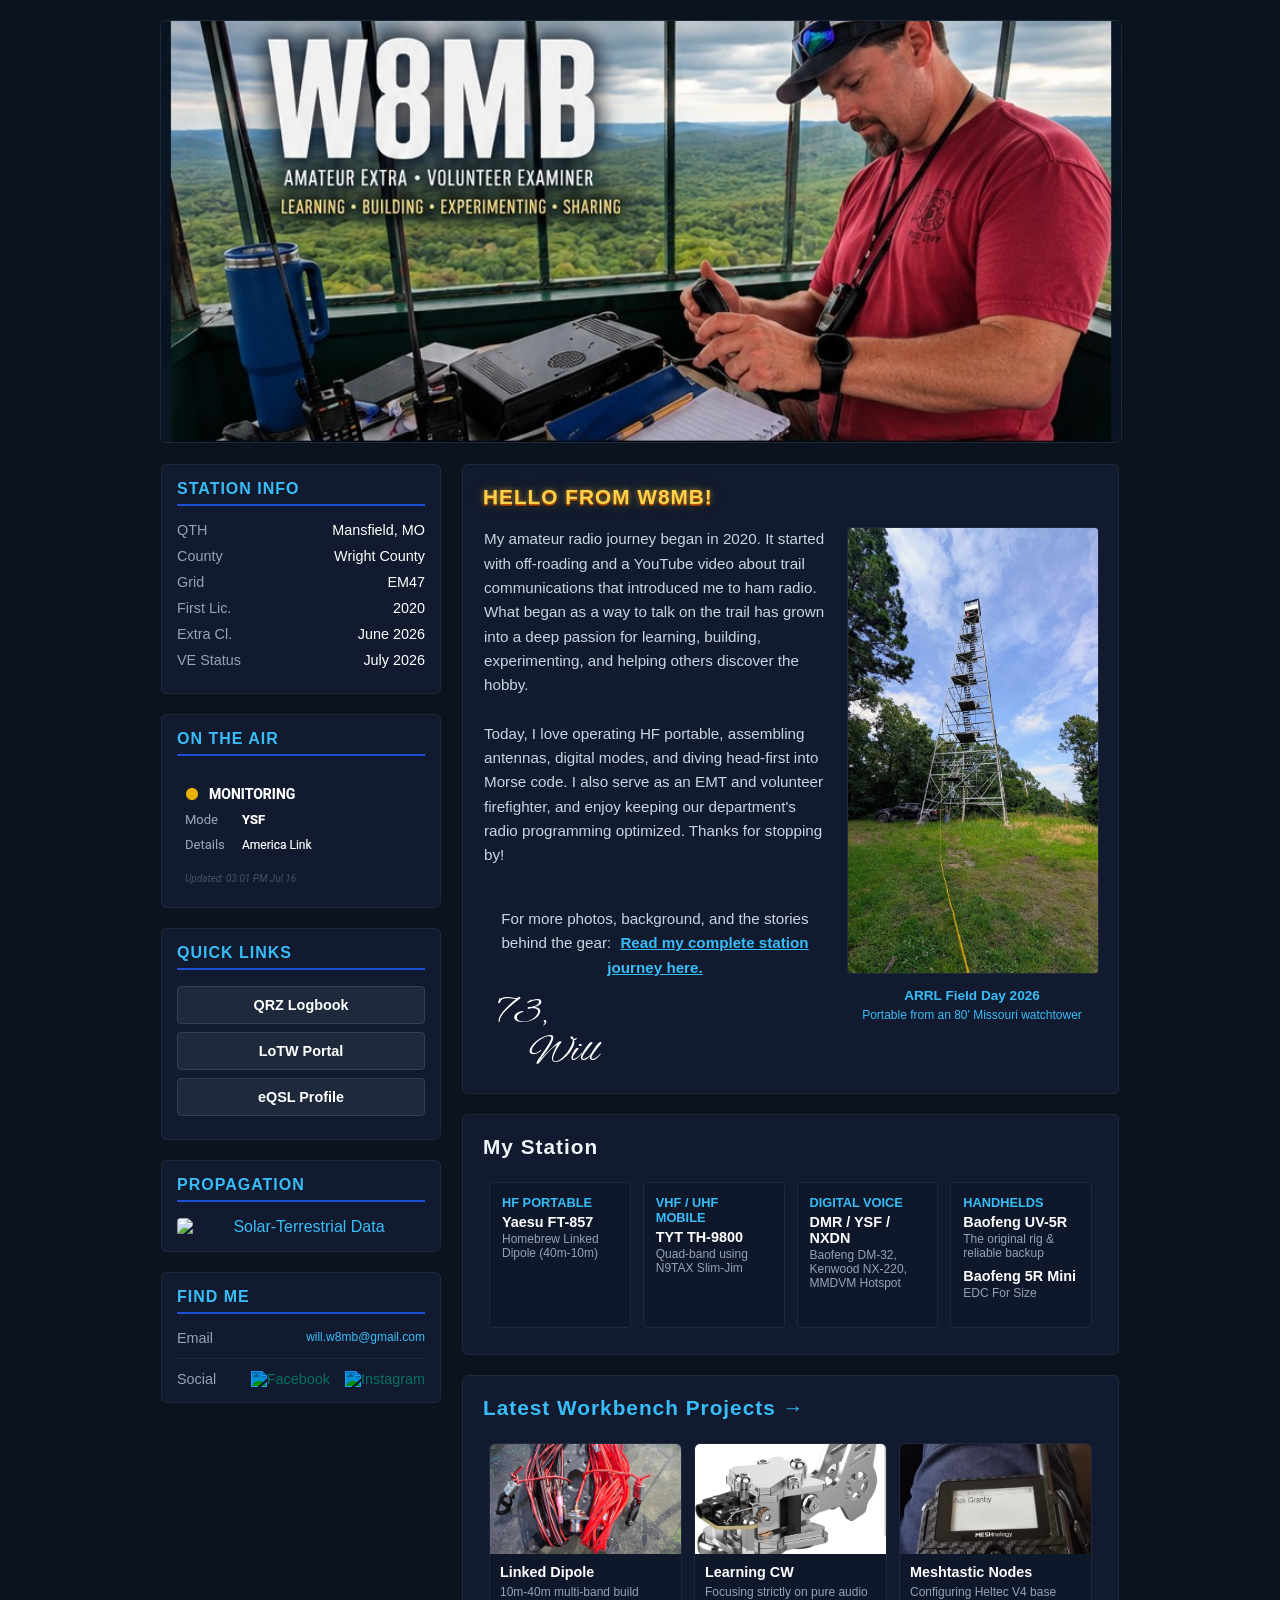
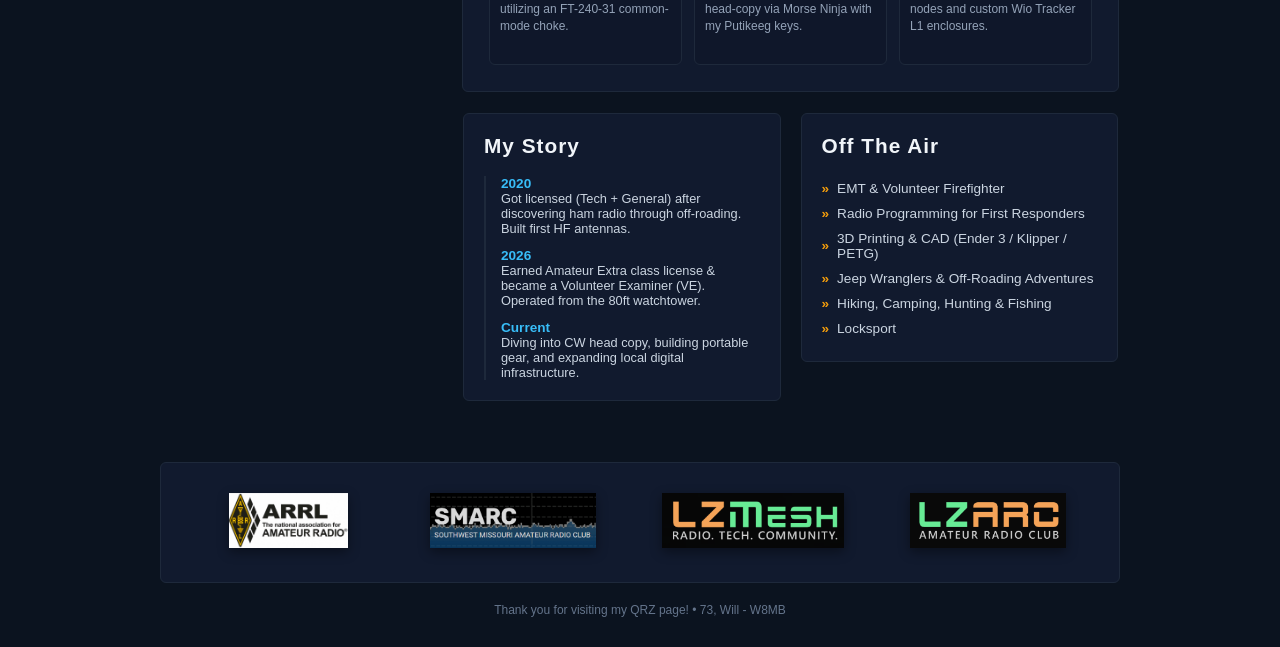
==== commit 8f105c58: "Refactor HTML structure and update content" ====
--- a/index.html
+++ b/index.html
@@ -86,39 +86,39 @@
 
                 </td>
 
-<!-- RIGHT MAIN CONTENT -->
-<td class="main-col">
-    
-    <!-- HELLO CARD -->
-    <div class="card padding-lg">
-        <h2 class="hello-header">HELLO FROM W8MB!</h2>
-        <table role="presentation" class="inner-layout-table">
-            <tr>
-                <td class="bio-text-cell">
-                    My amateur radio journey began in 2020. It started with off-roading and a YouTube video about trail communications that introduced me to ham radio. What began as a way to talk on the trail has grown into a deep passion for learning, building, experimenting, and helping others discover the hobby.<br><br>
-                    Today, I love operating HF portable, assembling antennas, digital modes, and diving head-first into Morse code. I also serve as an EMT and volunteer firefighter, and enjoy keeping our department's radio programming optimized. Thanks for stopping by!<br><br>
+                <!-- RIGHT MAIN CONTENT -->
+                <td class="main-col">
                     
-                    <div class="station-journey-link">
-                        For more photos, background, and the stories behind the gear: 
-                        <a href="https://will-83.github.io/about.html" target="_blank">Read my complete station journey here.</a>
-                    </div>
-                    <div class="signature">
-                        <span class="sig-73">73,</span><br>
-                        <span class="sig-name">Will</span>
-                    </div>
-                </td>
-                <td class="bio-img-cell">
-                    <a href="field-day2026.html" class="tower-link-container">
-                        <img src="images/Fire_tower.jpg" alt="ARRL Field Day 2026" class="bio-img">
-                        <div class="img-caption">
-                            ARRL Field Day 2026<br>
-                            <span class="caption-subtext">Portable from a 100' Missouri watchtower</span>
-                        </div>
-                    </a>
-                </td>
-            </tr>
-        </table>
-    </div>
+                    <!-- HELLO CARD -->
+                    <div class="card padding-lg">
+                        <h2 class="hello-header">HELLO FROM W8MB!</h2>
+                        <table role="presentation" class="inner-layout-table">
+                            <tr>
+                                <td class="bio-text-cell">
+                                    My amateur radio journey began in 2020. It started with off-roading and a YouTube video about trail communications that introduced me to ham radio. What began as a way to talk on the trail has grown into a deep passion for learning, building, experimenting, and helping others discover the hobby.<br><br>
+                                    Today, I love operating HF portable, assembling antennas, digital modes, and diving head-first into Morse code. I also serve as an EMT and volunteer firefighter, and enjoy keeping our department's radio programming optimized. Thanks for stopping by!<br><br>
+                                    
+                                    <div class="station-journey-link">
+                                        For more photos, background, and the stories behind the gear: 
+                                        <a href="https://will-83.github.io/about.html" target="_blank">Read my complete station journey here.</a>
+                                    </div>
+                                    <div class="signature">
+                                        <span class="sig-73">73,</span><br>
+                                        <span class="sig-name">Will</span>
+                                    </div>
+                                </td>
+                                <td class="bio-img-cell">
+                                    <a href="field-day2026.html" class="tower-link-container">
+                                        <img src="images/Fire_tower.jpg" alt="ARRL Field Day 2026" class="bio-img">
+                                        <div class="img-caption">
+                                            ARRL Field Day 2026<br>
+                                            <span class="caption-subtext">Portable from an 80' Missouri watchtower</span>
+                                        </div>
+                                    </a>
+                                </td>
+                            </tr>
+                        </table>
+                    </div>
 
                     <!-- MY STATION -->
                     <div class="card padding-lg">
@@ -128,7 +128,7 @@
                                 <td class="grid-cell">
                                     <div class="grid-card">
                                         <div class="grid-tag">HF Portable</div>
-                                        <div class="grid-title">Yaesu FT-857D</div>
+                                        <div class="grid-title">Yaesu FT-857</div>
                                         <div class="grid-desc">Homebrew Linked Dipole (40m-10m)</div>
                                     </div>
                                 </td>
@@ -162,7 +162,7 @@
                     <!-- LATEST PROJECTS -->
                     <div class="card padding-lg">
                         <h2 class="section-heading">
-                            <a href="projects.html" style="color: inherit; text-decoration: none;">Latest Workbench Projects →</a>
+                            <a href="projects.html">Latest Workbench Projects →</a>
                         </h2>
                         <table role="presentation" class="projects-grid-table">
                             <tr>
@@ -210,7 +210,7 @@
                                         </div>
                                         <div class="timeline-item">
                                             <div class="timeline-year">2026</div>
-                                            <div class="timeline-desc">Earned Amateur Extra class license & became a Volunteer Examiner (VE). Operated from the 100ft watchtower.</div>
+                                            <div class="timeline-desc">Earned Amateur Extra class license & became a Volunteer Examiner (VE). Operated from the 80ft watchtower.</div>
                                         </div>
                                         <div class="timeline-item no-margin">
                                             <div class="timeline-year">Current</div>
@@ -285,236 +285,4 @@
     });
 </script>
 </body>
-</html>                    <div class="sidebar-row"><span>VE Status</span><strong>July 2026</strong></div>
-                </div>
-
-                <!-- ON THE AIR -->
-                <div class="card">
-                    <h3 class="section-title">On The Air</h3>
-                    <img src="https://Will-83.github.io/status.png" alt="Ham Radio Status" class="status-img" />
-                </div>
-
-                <!-- QUICK LINKS -->
-                <div class="card">
-                    <h3 class="section-title">Quick Links</h3>
-                    <a href="https://logbook.qrz.com" target="_blank" class="btn">QRZ Logbook</a>
-                    <a href="https://lotw.arrl.org/lotwuser/default" target="_blank" class="btn">LoTW Portal</a>
-                    <a href="https://www.eqsl.cc/Member.cfm?W8MB" target="_blank" class="btn">eQSL Profile</a>
-                </div>
-
-                <!-- SOLAR CONDITIONS -->
-                <div class="card text-center">
-                    <h3 class="section-title text-left">Propagation</h3>
-                    <a href="https://www.hamqsl.com/solar.html" target="_blank" title="Click to add Solar-Terrestrial Data to your website!" class="prop-link">
-                        <img src="https://www.hamqsl.com/solar100sc.php" alt="Solar-Terrestrial Data" class="prop-img" />
-                    </a>
-                </div>
-                
-                <!-- FIND ME -->
-                <div class="card">
-                    <h3 class="section-title">Find Me</h3>
-                    <div class="sidebar-row bottom-border">
-                         <span style="color: #94a3b8;">Email</span>
-                        <a href="mailto:will.w8mb@gmail.com" style="color: #38bdf8; font-weight: 500; font-size: 0.75rem; text-decoration: none;">
-                            will.w8mb@gmail.com
-                        </a>
-
-                    </div>
-                    <div class="sidebar-row social-row">
-                        <span>Social</span>
-                        <div class="social-icons">
-                            <a href="https://www.facebook.com/wbest522/" target="_blank">
-                                <img src="https://cdn.jsdelivr.net/npm/simple-icons@v9/icons/facebook.svg" alt="Facebook" class="social-icon" />
-                            </a>
-                            <a href="https://www.instagram.com/wbest522/" target="_blank">
-                                <img src="https://cdn.jsdelivr.net/npm/simple-icons@v9/icons/instagram.svg" alt="Instagram" class="social-icon" />
-                            </a>
-                        </div>
-                    </div>
-                </div>
-
-            </td>
-
-            <!-- RIGHT MAIN CONTENT -->
-            <td class="main-col">
-                
-                <!-- HELLO CARD -->
-                <div class="card padding-lg">
-                    <h2 class="hello-header">HELLO FROM W8MB!</h2>
-                    <table role="presentation" class="inner-layout-table">
-                        <tr>
-                            <td class="bio-text-cell">
-                                My amateur radio journey began in 2020. It started with off-roading and a YouTube video about trail communications that introduced me to ham radio. What began as a way to talk on the trail has grown into a deep passion for learning, building, experimenting, and helping others discover the hobby.<br><br>
-                                Today, I love operating HF portable, assembling antennas, digital modes, and diving head-first into Morse code. I also serve as an EMT and volunteer firefighter, and enjoy keeping our department's radio programming optimized. Thanks for stopping by!<br><br>
-                                
-                                <div class="station-journey-link">
-                                    For more photos, background, and the stories behind the gear: 
-                                    <a href="https://will-83.github.io/about.html" target="_blank">Read my complete station journey here.</a>
-                                </div>
-                                <div class="signature">
-                                    <span class="sig-73">73,</span><br>
-                                    <span class="sig-name">Will</span>
-                                </div>
-                            </td>
-                            <td class="bio-img-cell">
-                                <a href="field-day2026.html">
-                                    <img src="images/Fire_tower.jpg" alt="Field Day 2026" class="bio-img">
-                                </a>
-                                <div class="img-caption">ARRL Field Day 2026<br>Portable from a 100' Missouri watchtower</div>
-                            </td>
-                        </tr>
-                    </table>
-                </div>
-
-                <!-- MY STATION -->
-                <div class="card padding-lg">
-                    <h2 class="section-heading">My Station</h2>
-                    <table role="presentation" class="station-grid-table">
-                        <tr>
-                            <td class="grid-cell">
-                                <div class="grid-card">
-                                    <div class="grid-tag">HF Portable</div>
-                                    <div class="grid-title">Yaesu FT-857D</div>
-                                    <div class="grid-desc">Homebrew Linked Dipole (40m-10m)</div>
-                                </div>
-                            </td>
-                            <td class="grid-cell">
-                                <div class="grid-card">
-                                    <div class="grid-tag">VHF / UHF Mobile</div>
-                                    <div class="grid-title">TYT TH-9800</div>
-                                    <div class="grid-desc">Quad-band using N9TAX Slim-Jim</div>
-                                </div>
-                            </td>
-                            <td class="grid-cell">
-                                <div class="grid-card">
-                                    <div class="grid-tag">Digital Voice</div>
-                                    <div class="grid-title">DMR / YSF / NXDN</div>
-                                    <div class="grid-desc">Baofeng DM-32, Kenwood NX-220, MMDVM Hotspot</div>
-                                </div>
-                            </td>
-                            <td class="grid-cell">
-                                <div class="grid-card">
-                                    <div class="grid-tag">Handhelds</div>
-                                    <div class="grid-title">Baofeng UV-5R</div>
-                                    <div class="grid-desc">The original rig & reliable backup</div>
-                                    <div class="grid-title spacing-top">Baofeng 5R Mini</div>
-                                    <div class="grid-desc">EDC For Size</div>
-                                </div>
-                            </td>
-                        </tr>
-                    </table>
-                </div>
-
-                <!-- LATEST PROJECTS -->
-                <div class="card padding-lg">
-                   <!-- UPDATE THIS LINE IN YOUR INDEX.HTML -->
-                    <h2 class="section-heading">
-                    <a href="projects.html" style="color: inherit; text-decoration: none;">Latest Workbench Projects →</a>
-                        </h2>
-                    <table role="presentation" class="projects-grid-table">
-                        <tr>
-                            <td class="project-cell">
-                                <div class="project-card">
-                                    <img src="images/Dipole.jpg" alt="Linked Dipole" />
-                                    <div class="project-card-body">
-                                        <div class="project-title">Linked Dipole</div>
-                                        <div class="project-desc">10m-40m multi-band build utilizing an FT-240-31 common-mode choke.</div>
-                                    </div>
-                                </div>
-                            </td>
-                            <td class="project-cell">
-                                <div class="project-card">
-                                    <img src="images/Key.jpg" alt="Morse Code Key" />
-                                    <div class="project-card-body">
-                                        <div class="project-title">Learning CW</div>
-                                        <div class="project-desc">Focusing strictly on pure audio head-copy via Morse Ninja with my Putikeeg keys.</div>
-                                    </div>
-                                </div>
-                            </td>
-                            <td class="project-cell">
-                                <div class="project-card">
-                                    <img src="images/Wio_L1.jpg" alt="Meshtastic Node" />
-                                    <div class="project-card-body">
-                                        <div class="project-title">Meshtastic Nodes</div>
-                                        <div class="project-desc">Configuring Heltec V4 base nodes and custom Wio Tracker L1 enclosures.</div>
-                                    </div>
-                                </div>
-                            </td>
-                        </tr>
-                    </table>
-                </div>
-
-                <!-- TIMELINE & OFF THE AIR SPLIT -->
-                <table role="presentation" class="split-table">
-                    <tr>
-                        <td class="split-cell padding-right">
-                            <div class="card padding-lg height-full">
-                                <h2 class="section-heading">My Story</h2>
-                                <div class="timeline">
-                                    <div class="timeline-item">
-                                        <div class="timeline-year">2020</div>
-                                        <div class="timeline-desc">Got licensed (Tech + General) after discovering ham radio through off-roading. Built first HF antennas.</div>
-                                    </div>
-                                    <div class="timeline-item">
-                                        <div class="timeline-year">2026</div>
-                                        <div class="timeline-desc">Earned Amateur Extra class license & became a Volunteer Examiner (VE). Operated from the 100ft watchtower.</div>
-                                    </div>
-                                    <div class="timeline-item no-margin">
-                                        <div class="timeline-year">Current</div>
-                                        <div class="timeline-desc">Diving into CW head copy, building portable gear, and expanding local digital infrastructure.</div>
-                                    </div>
-                                </div>
-                            </div>
-                        </td>
-                        <td class="split-cell padding-left">
-                            <div class="card padding-lg height-full">
-                                <h2 class="section-heading">Off The Air</h2>
-                                <ul class="interests-list">
-                                    <li><span>»</span> EMT & Volunteer Firefighter</li>
-                                    <li><span>»</span> Radio Programming for First Responders</li>
-                                    <li><span>»</span> 3D Printing & CAD (Ender 3 / Klipper / PETG)</li>
-                                    <li><span>»</span> Jeep Wranglers & Off-Roading Adventures</li>
-                                    <li><span>»</span> Hiking, Camping, Hunting & Fishing</li>
-                                    <li><span>»</span> Locksport</li>
-                                </ul>
-                            </div>
-                        </td>
-                    </tr>
-                </table>
-
-            </td>
-        </tr>
-    </table>
-
-    <!-- AFFILIATIONS FOOTER STRIP -->
-    <div class="footer-affiliations">
-        <div class="logo-item">
-            <a href="https://www.arrl.org/volunteer-examiners" target="_blank">
-                <img src="images/ARRL_logo.jpg" alt="ARRL VE Logo" />
-            </a>
-        </div>
-        <div class="logo-item">
-            <a href="https://smarc.org/" target="_blank">
-                <img src="images/SMARC_logo.jpg" alt="SMARC Logo" />
-            </a>
-        </div>
-        <div class="logo-item">
-            <a href="https://lzmesh.com" target="_blank">
-                <img src="images/LZMesh_logo.jpg" alt="LZMesh Community" />
-            </a>
-        </div>
-        <div class="logo-item">
-            <a href="https://lzarc.com" target="_blank">
-                <img src="images/LZARC_logo.JPG" alt="LZARC (W0LZ)" />
-            </a>
-        </div>
-    </div>
-
-    <!-- CLEAN COPYRIGHT FOOTER -->
-    <div class="footer-copyright">
-        Thank you for visiting my QRZ page! &bull; 73, Will - W8MB
-    </div>
-</div>
-
-</body>
 </html>
--- a/style.css
+++ b/style.css
@@ -41,6 +41,7 @@
     border: none;
     margin: 0;
     padding: 0;
+    table-layout: fixed;
 }
 
 .sidebar-col {
@@ -81,20 +82,25 @@
     letter-spacing: 1px;
 }
 
-/* 2. Interactive Links & Linked Headings (Bright blue/cyan) */
+/* 2. Interactive Links & Linked Headings (FORCE bright blue/cyan) */
 a, 
+a *,
 .section-heading a,
+h2 a,
+h3 a,
 .projects-grid-table a {
-    color: #38bdf8; /* Accent blue - interactive elements */
+    color: #38bdf8 !important; /* Forces interactive headings back to blue */
     text-decoration: none;
     transition: color 0.2s ease-in-out;
 }
 
 /* Hover/Focus States for all links */
 a:hover, 
+a:hover *,
 .section-heading a:hover,
+h2 a:hover,
 .projects-grid-table a:hover {
-    color: #7dd3fc; /* Lighter sky blue on hover */
+    color: #7dd3fc !important; /* Lighter sky blue on hover */
     text-decoration: underline;
     opacity: 1;
 }
@@ -152,7 +158,7 @@
 .btn {
     display: block;
     background-color: #1e293b;
-    color: #ffffff;
+    color: #ffffff !important;
     text-align: center;
     padding: 10px;
     margin-bottom: 8px;
@@ -166,7 +172,7 @@
 
 .btn:hover {
     background-color: #334155;
-    color: #38bdf8;
+    color: #38bdf8 !important;
     text-decoration: none;
 }
 
@@ -181,7 +187,7 @@
 
 .img-caption {
     font-size: 0.85rem;
-    color: #38bdf8; /* Accent blue indicates interactive element */
+    color: #38bdf8 !important; /* Accent blue indicates interactive element */
     font-weight: bold;
     margin-top: 8px;
     line-height: 1.4;
@@ -197,7 +203,7 @@
 /* Link Actions (Desktop Hover & Mobile Touch) */
 .tower-link-container:hover .img-caption,
 .tower-link-container:active .img-caption {
-    color: #60a5fa; /* Lightens the blue text slightly on hover/press */
+    color: #60a5fa !important; 
     text-decoration: underline;
 }
 
@@ -316,14 +322,14 @@
 }
 
 .station-journey-link a {
-    color: #38bdf8;
+    color: #38bdf8 !important;
     font-weight: bold;
     text-decoration: underline;
     margin-left: 5px;
 }
 
 .station-journey-link a:hover {
-    color: #60a5fa;
+    color: #60a5fa !important;
 }
 
 /* Handwritten Signature block */
@@ -560,7 +566,7 @@
 }
 
 /* ==========================================================================
-   RESPONSIVE DESIGN (Screens smaller than 768px)
+   RESPONSIVE DESIGN (Locked Strictly to screens smaller than 768px)
    ========================================================================== */
 @media screen and (max-width: 768px) {
     .main-wrapper {
@@ -590,6 +596,7 @@
         background: #334155;
     }
 
+    /* Table layout fallback rules strictly confined to mobile viewport */
     .layout-table, 
     .layout-table tbody, 
     .layout-table tr {
@@ -634,6 +641,11 @@
         box-sizing: border-box;
     }
 
+    .grid-cell, .project-cell, .split-cell {
+        display: block !important;
+        width: 100% !important;
+    }
+
     .grid-card, .project-card {
         height: auto !important;
         margin-bottom: 12px;
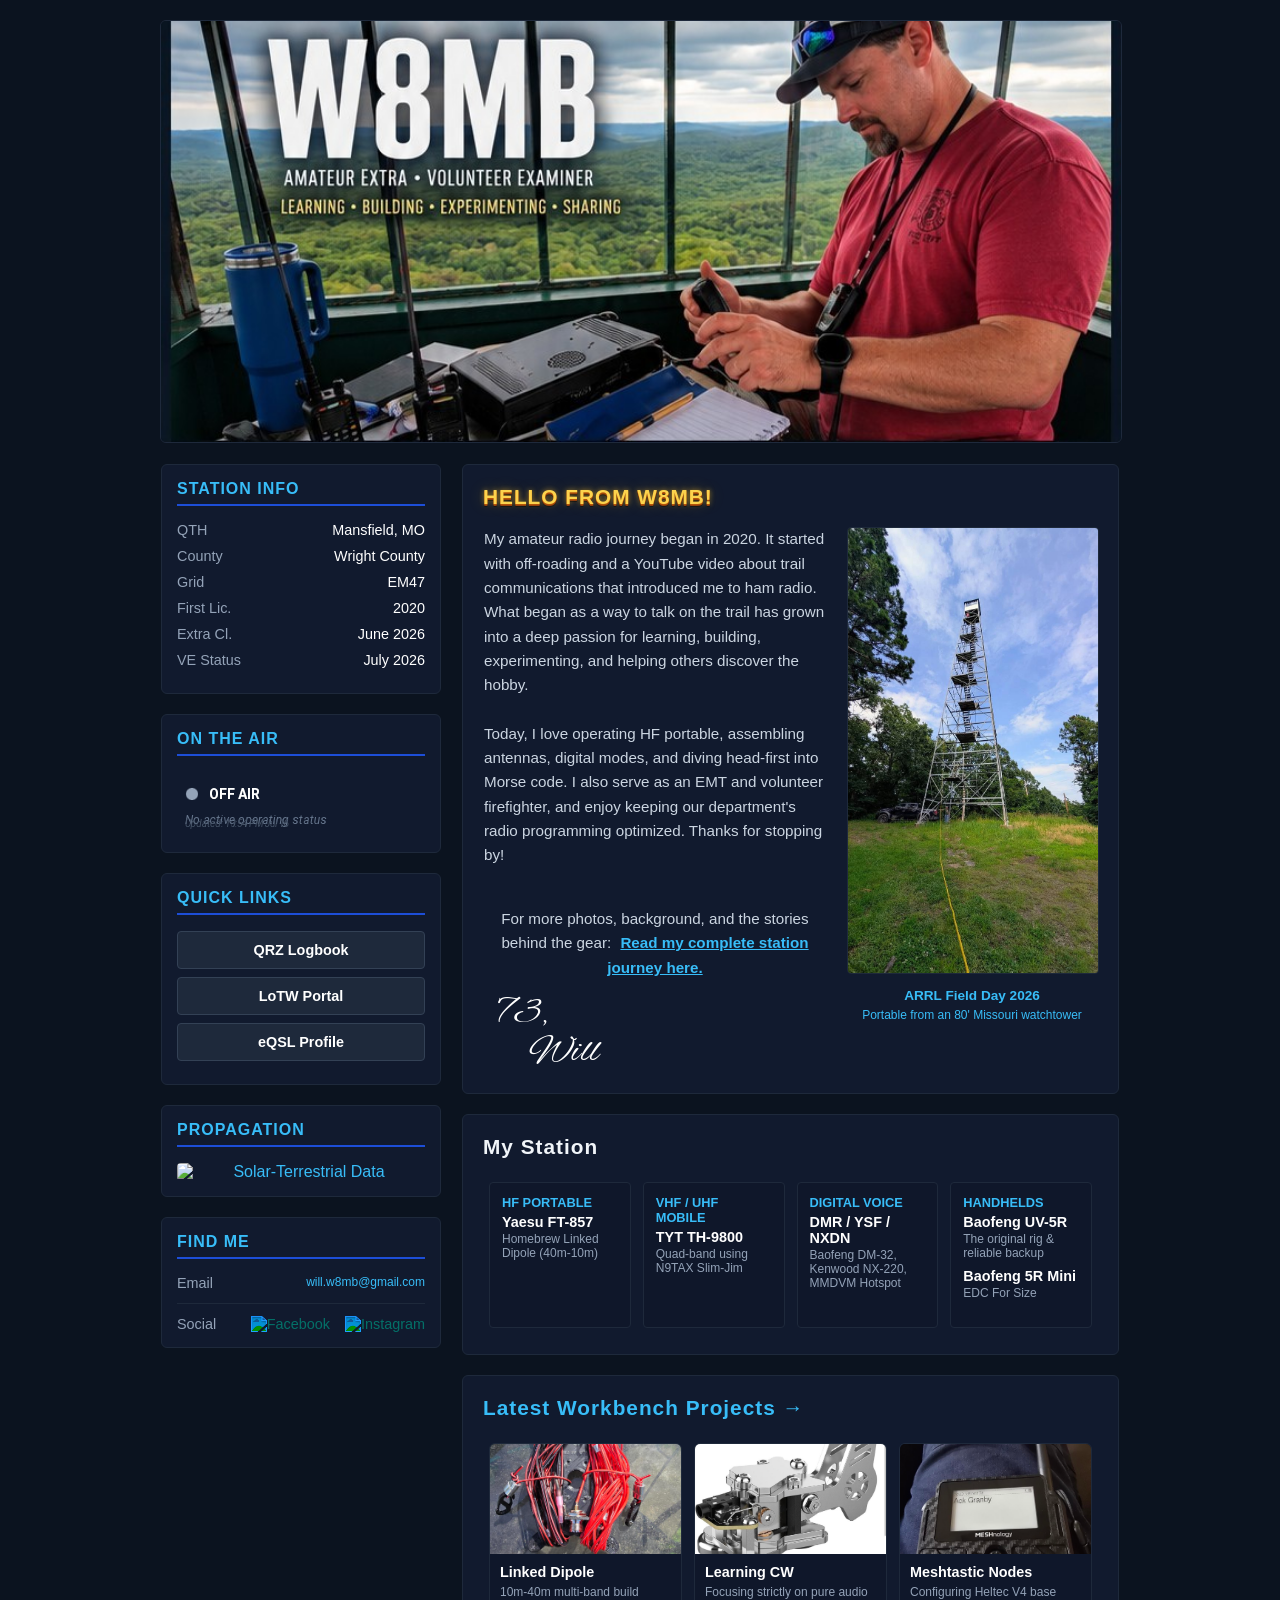
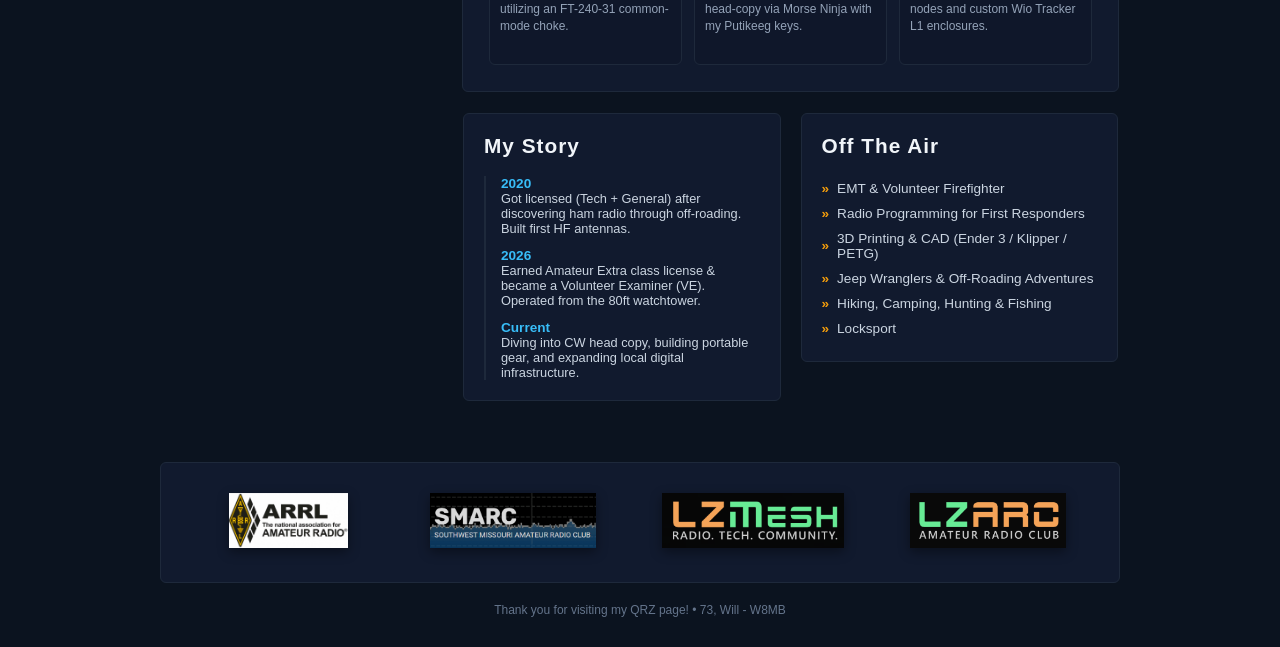
==== commit 8d8b3b03: "Add files via upload" ====
--- a/index.html
+++ b/index.html
@@ -43,7 +43,7 @@
                     <!-- ON THE AIR -->
                     <div class="card">
                         <h3 class="section-title">On The Air</h3>
-                        <img src="https://Will-83.github.io/status.png" alt="Ham Radio Status" class="status-img" />
+                        <img src="https://will-83.github.io/status.png" alt="Ham Radio Status" class="status-img" />
                     </div>
 
                     <!-- QUICK LINKS -->
@@ -100,7 +100,7 @@
                                     
                                     <div class="station-journey-link">
                                         For more photos, background, and the stories behind the gear: 
-                                        <a href="https://will-83.github.io/about.html" target="_blank">Read my complete station journey here.</a>
+                                        <a href="about.html" target="_blank">Read my complete station journey here.</a>
                                     </div>
                                     <div class="signature">
                                         <span class="sig-73">73,</span><br>
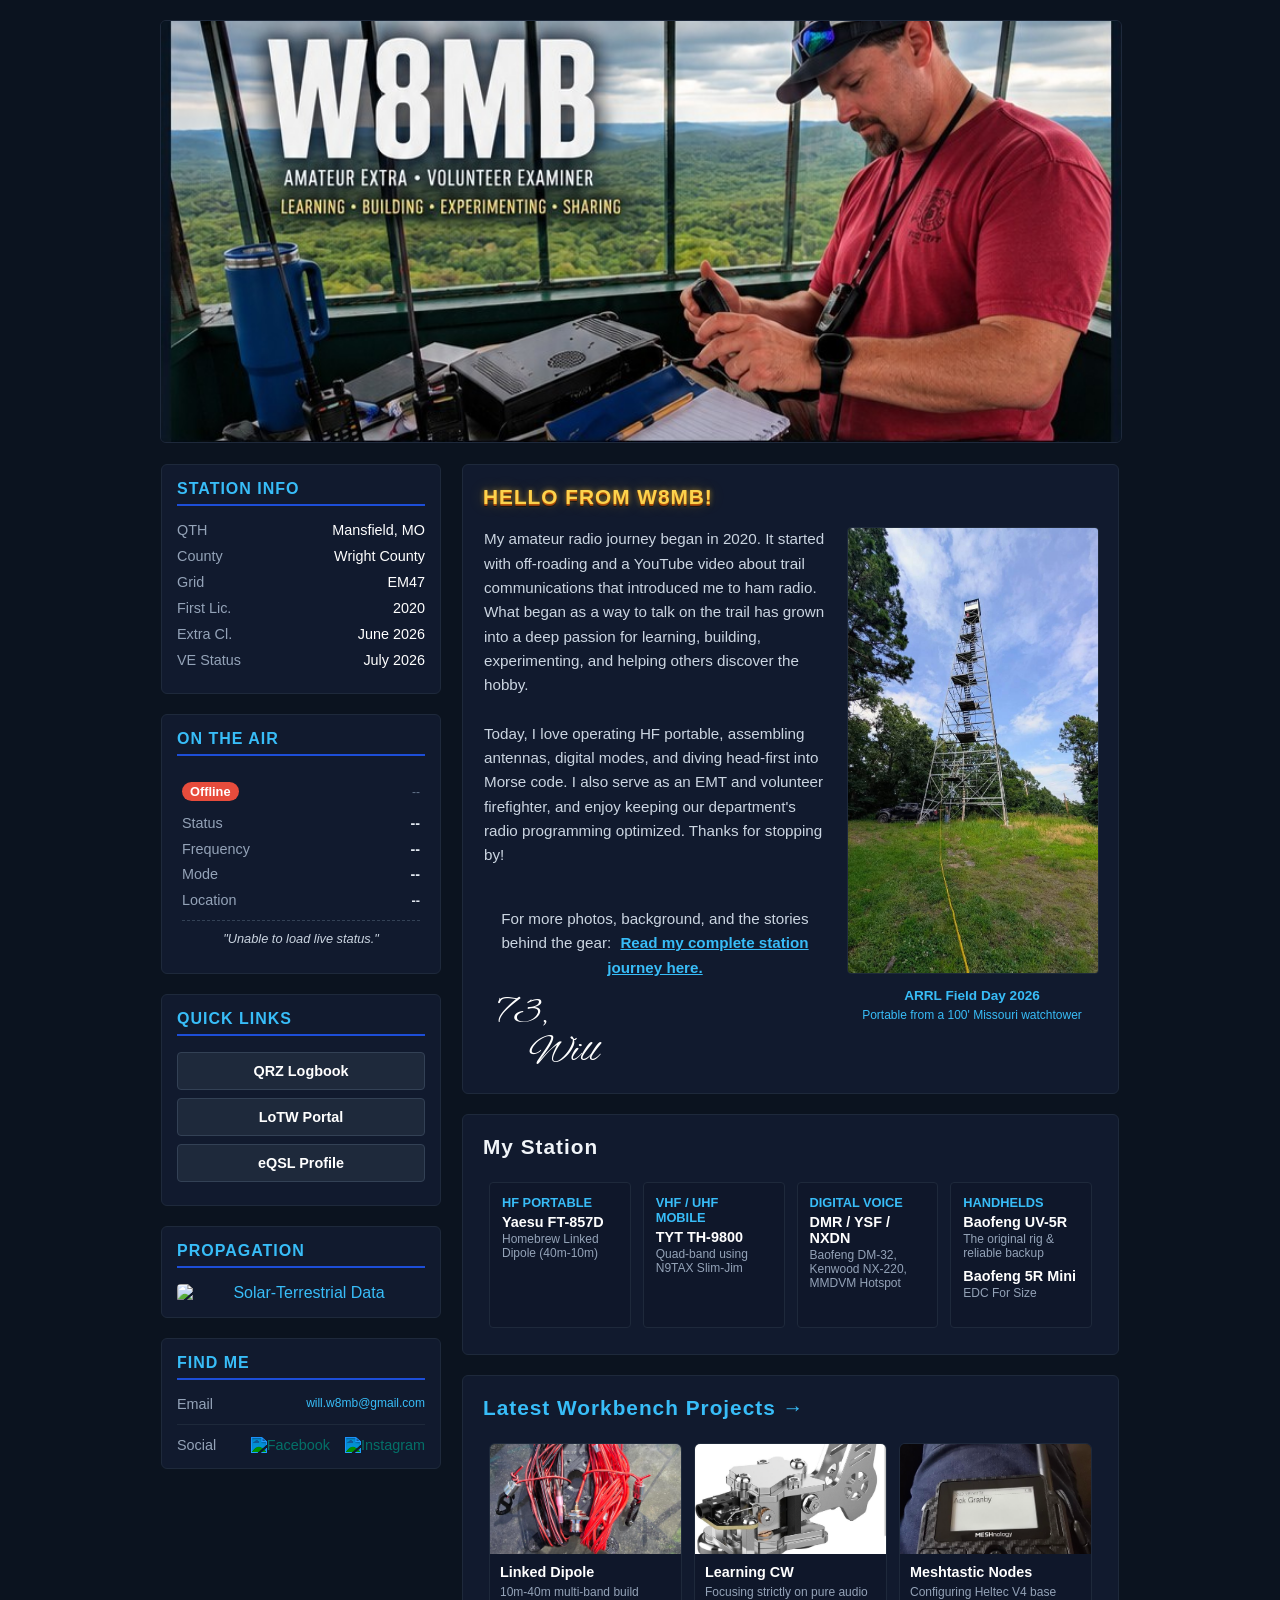
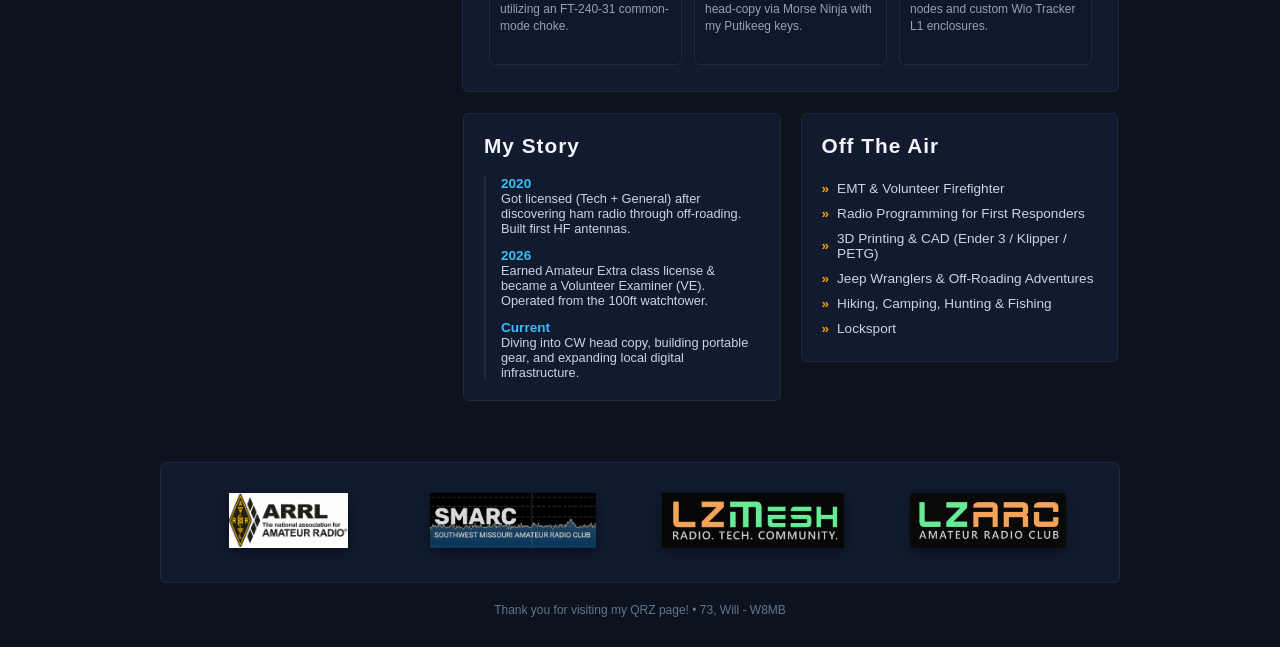
==== commit cc4ce97c: "Add files via upload" ====
--- a/index.html
+++ b/index.html
@@ -40,12 +40,42 @@
                         <div class="sidebar-row"><span>VE Status</span><strong>July 2026</strong></div>
                     </div>
 
-                    <!-- ON THE AIR -->
-                    <div class="card">
-                        <h3 class="section-title">On The Air</h3>
-                        <img src="https://will-83.github.io/status.png" alt="Ham Radio Status" class="status-img" />
-                    </div>
-
+                  <!-- ON THE AIR (DYNAMIC HAMSTATUS WIDGET) -->
+<div class="card text-center">
+    <h3 class="section-title text-left">On The Air</h3>
+    <div id="hs-widget" style="padding: 10px 5px; text-align: left;">
+        <div style="display: flex; justify-content: space-between; align-items: center; margin-bottom: 12px;">
+            <span id="hs-indicator" style="font-size: 0.8rem; padding: 2px 8px; border-radius: 12px; font-weight: bold; background: #e74c3c; color: #fff;">Offline</span>
+            <span id="hs-time" style="font-size: 0.75rem; color: #64748b;">--</span>
+        </div>
+        <div style="font-size: 0.9rem; line-height: 1.5;">
+            <div style="display: flex; justify-content: space-between; margin-bottom: 4px;">
+                <span style="color: #94a3b8;">Status</span>
+                <strong><span id="hs-activity">--</span></strong>
+            </div>
+            <div id="hs-freq-row" style="display: flex; justify-content: space-between; margin-bottom: 4px;">
+                <span style="color: #94a3b8;">Frequency</span>
+                <strong><span id="hs-freq">--</span></strong>
+            </div>
+            <div id="hs-tg-row" style="display: none; justify-content: space-between; margin-bottom: 4px;">
+                <span style="color: #94a3b8;">Talkgroup</span>
+                <strong><span id="hs-tg">--</span></strong>
+            </div>
+            <div style="display: flex; justify-content: space-between; margin-bottom: 4px;">
+                <span style="color: #94a3b8;">Mode</span>
+                <strong><span id="hs-mode">--</span></strong>
+            </div>
+            <div style="display: flex; justify-content: space-between; margin-bottom: 8px;">
+                <span style="color: #94a3b8;">Location</span>
+                <strong><span id="hs-loc" style="font-size: 0.8rem;">--</span></strong>
+            </div>
+            <div style="border-top: 1px dashed #334155; padding-top: 8px; margin-top: 8px; color: #cbd5e1; font-style: italic; font-size: 0.8rem; text-align: center;">
+                "<span id="hs-message">No status set.</span>"
+            </div>
+        </div>
+    </div>
+</div>
+                    
                     <!-- QUICK LINKS -->
                     <div class="card">
                         <h3 class="section-title">Quick Links</h3>
@@ -86,39 +116,39 @@
 
                 </td>
 
-                <!-- RIGHT MAIN CONTENT -->
-                <td class="main-col">
+<!-- RIGHT MAIN CONTENT -->
+<td class="main-col">
+    
+    <!-- HELLO CARD -->
+    <div class="card padding-lg">
+        <h2 class="hello-header">HELLO FROM W8MB!</h2>
+        <table role="presentation" class="inner-layout-table">
+            <tr>
+                <td class="bio-text-cell">
+                    My amateur radio journey began in 2020. It started with off-roading and a YouTube video about trail communications that introduced me to ham radio. What began as a way to talk on the trail has grown into a deep passion for learning, building, experimenting, and helping others discover the hobby.<br><br>
+                    Today, I love operating HF portable, assembling antennas, digital modes, and diving head-first into Morse code. I also serve as an EMT and volunteer firefighter, and enjoy keeping our department's radio programming optimized. Thanks for stopping by!<br><br>
                     
-                    <!-- HELLO CARD -->
-                    <div class="card padding-lg">
-                        <h2 class="hello-header">HELLO FROM W8MB!</h2>
-                        <table role="presentation" class="inner-layout-table">
-                            <tr>
-                                <td class="bio-text-cell">
-                                    My amateur radio journey began in 2020. It started with off-roading and a YouTube video about trail communications that introduced me to ham radio. What began as a way to talk on the trail has grown into a deep passion for learning, building, experimenting, and helping others discover the hobby.<br><br>
-                                    Today, I love operating HF portable, assembling antennas, digital modes, and diving head-first into Morse code. I also serve as an EMT and volunteer firefighter, and enjoy keeping our department's radio programming optimized. Thanks for stopping by!<br><br>
-                                    
-                                    <div class="station-journey-link">
-                                        For more photos, background, and the stories behind the gear: 
-                                        <a href="about.html" target="_blank">Read my complete station journey here.</a>
-                                    </div>
-                                    <div class="signature">
-                                        <span class="sig-73">73,</span><br>
-                                        <span class="sig-name">Will</span>
-                                    </div>
-                                </td>
-                                <td class="bio-img-cell">
-                                    <a href="field-day2026.html" class="tower-link-container">
-                                        <img src="images/Fire_tower.jpg" alt="ARRL Field Day 2026" class="bio-img">
-                                        <div class="img-caption">
-                                            ARRL Field Day 2026<br>
-                                            <span class="caption-subtext">Portable from an 80' Missouri watchtower</span>
-                                        </div>
-                                    </a>
-                                </td>
-                            </tr>
-                        </table>
-                    </div>
+                    <div class="station-journey-link">
+                        For more photos, background, and the stories behind the gear: 
+                        <a href="https://will-83.github.io/about.html" target="_blank">Read my complete station journey here.</a>
+                    </div>
+                    <div class="signature">
+                        <span class="sig-73">73,</span><br>
+                        <span class="sig-name">Will</span>
+                    </div>
+                </td>
+                <td class="bio-img-cell">
+                    <a href="field-day2026.html" class="tower-link-container">
+                        <img src="images/Fire_tower.jpg" alt="ARRL Field Day 2026" class="bio-img">
+                        <div class="img-caption">
+                            ARRL Field Day 2026<br>
+                            <span class="caption-subtext">Portable from a 100' Missouri watchtower</span>
+                        </div>
+                    </a>
+                </td>
+            </tr>
+        </table>
+    </div>
 
                     <!-- MY STATION -->
                     <div class="card padding-lg">
@@ -128,7 +158,7 @@
                                 <td class="grid-cell">
                                     <div class="grid-card">
                                         <div class="grid-tag">HF Portable</div>
-                                        <div class="grid-title">Yaesu FT-857</div>
+                                        <div class="grid-title">Yaesu FT-857D</div>
                                         <div class="grid-desc">Homebrew Linked Dipole (40m-10m)</div>
                                     </div>
                                 </td>
@@ -162,7 +192,7 @@
                     <!-- LATEST PROJECTS -->
                     <div class="card padding-lg">
                         <h2 class="section-heading">
-                            <a href="projects.html">Latest Workbench Projects →</a>
+                            <a href="projects.html" style="color: inherit; text-decoration: none;">Latest Workbench Projects →</a>
                         </h2>
                         <table role="presentation" class="projects-grid-table">
                             <tr>
@@ -210,7 +240,7 @@
                                         </div>
                                         <div class="timeline-item">
                                             <div class="timeline-year">2026</div>
-                                            <div class="timeline-desc">Earned Amateur Extra class license & became a Volunteer Examiner (VE). Operated from the 80ft watchtower.</div>
+                                            <div class="timeline-desc">Earned Amateur Extra class license & became a Volunteer Examiner (VE). Operated from the 100ft watchtower.</div>
                                         </div>
                                         <div class="timeline-item no-margin">
                                             <div class="timeline-year">Current</div>
@@ -270,6 +300,7 @@
     </div>
 
 <script>
+    // --- Mobile Menu Toggle ---
     const menuBtn = document.getElementById('drawer-toggle');
     const sidebar = document.querySelector('.sidebar-col');
 
@@ -283,6 +314,71 @@
             sidebar.classList.remove('drawer-open');
         }
     });
+
+    // --- Dynamic HamStatus Fetcher ---
+    const HS_STATE_COLORS = {
+        on_air: { label: 'ON AIR', bg: '#2ecc71' },
+        monitoring: { label: 'MONITORING', bg: '#f0ad4e' },
+        off_air: { label: 'OFFLINE', bg: '#e74c3c' }
+    };
+
+    async function fetchHamStatus() {
+        try {
+            // Fetches the JSON file from the root of your website
+            const response = await fetch('https://will-83.github.io/hamstatus/status.json?t=' + Date.now(), { cache: 'no-store' });
+            if (!response.ok) throw new Error('Network response was not ok');
+            const data = await response.json();
+
+            // Supports both the v1.0 schema (frequency as an object, state as an
+            // enum) and the older flat schema, so this keeps working even against
+            // a status.json that hasn't been migrated yet.
+            const freq = (data.frequency && typeof data.frequency === 'object')
+                ? data.frequency
+                : { value: data.frequency, unit: 'MHz' };
+            const state = data.state || (data.is_active ? 'on_air' : 'off_air');
+
+            // Update HTML elements with JSON data
+            document.getElementById('hs-activity').textContent = data.activity || data.operating_mode || '--';
+            document.getElementById('hs-mode').textContent = data.mode || '--';
+            document.getElementById('hs-loc').textContent = data.location
+                ? `${data.location.description || '--'} (${data.location.grid_square || '--'})`
+                : '--';
+            document.getElementById('hs-message').textContent = data.custom_message || 'No status set.';
+
+            // DMR sessions with an active talkgroup show "TG <id> - <name>" in
+            // place of the Frequency row; everything else shows frequency.
+            const freqRow = document.getElementById('hs-freq-row');
+            const tgRow = document.getElementById('hs-tg-row');
+            if (data.mode === 'DMR' && data.talkgroup) {
+                freqRow.style.display = 'none';
+                tgRow.style.display = 'flex';
+                const tgLabel = data.talkgroup_name && data.talkgroup_name !== String(data.talkgroup)
+                    ? `TG ${data.talkgroup} - ${data.talkgroup_name}`
+                    : `TG ${data.talkgroup}`;
+                document.getElementById('hs-tg').textContent = tgLabel;
+            } else {
+                freqRow.style.display = 'flex';
+                tgRow.style.display = 'none';
+                document.getElementById('hs-freq').textContent = `${freq.value ?? '--'} ${freq.unit || 'MHz'}`;
+            }
+            
+            // Format time
+            const updateTime = new Date(data.last_updated);
+            document.getElementById('hs-time').textContent = updateTime.toLocaleTimeString([], {hour: '2-digit', minute:'2-digit'});
+
+            // Toggle status indicator colors (on_air / monitoring / off_air)
+            const indicator = document.getElementById('hs-indicator');
+            const info = HS_STATE_COLORS[state] || HS_STATE_COLORS.off_air;
+            indicator.textContent = info.label;
+            indicator.style.background = info.bg;
+        } catch (error) {
+            console.error('Error fetching HamStatus:', error);
+            document.getElementById('hs-message').textContent = "Unable to load live status.";
+        }
+    }
+
+    // Run the function when the page loads
+    fetchHamStatus();
 </script>
 </body>
 </html>
